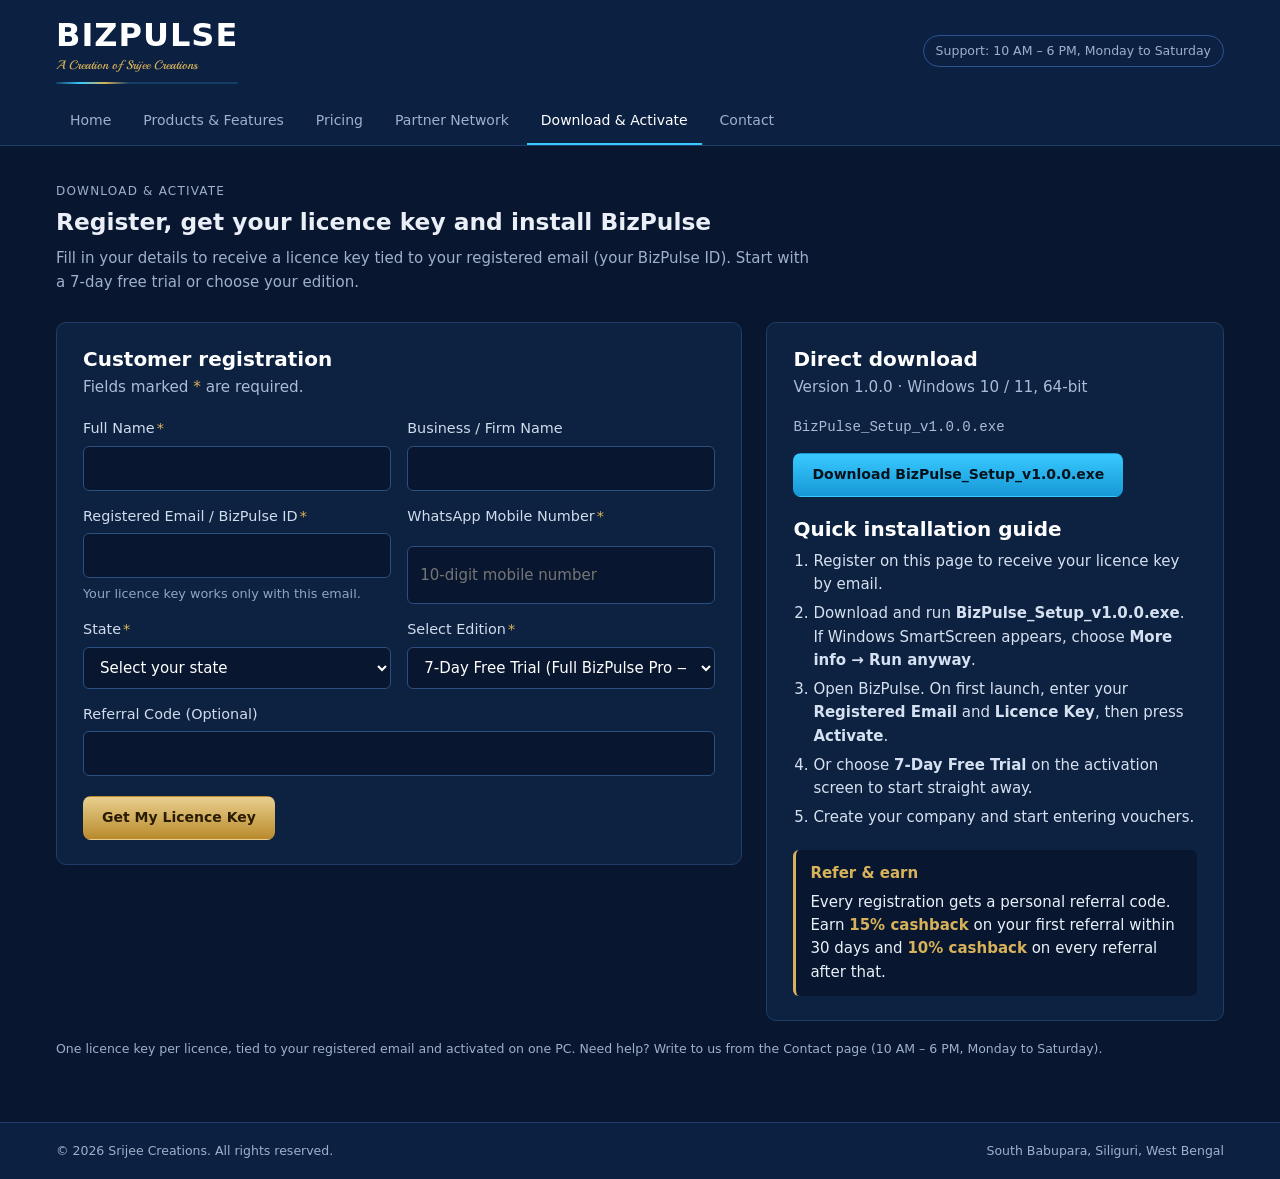
==== download.html @ cd9dcc28 "Add files via upload" ====
<!DOCTYPE html>
<html lang="en-IN">
<head>
<meta charset="UTF-8">
<meta name="viewport" content="width=device-width, initial-scale=1.0">
<title>BizPulse | Download &amp; Activate</title>
<meta name="description" content="Register, get your BizPulse licence key and download the Windows installer. 7-day free trial available.">
<meta name="theme-color" content="#08172f">
<link rel="preconnect" href="https://fonts.googleapis.com">
<link rel="preconnect" href="https://fonts.gstatic.com" crossorigin>
<link href="https://fonts.googleapis.com/css2?family=Playball&display=swap" rel="stylesheet">
<link rel="stylesheet" href="assets/site.css">
<style>
  /* Download & Activate page only: navy #08172f and metallic gold #d8b25a, matching assets/site.css. */
  .act-grid { display: grid; grid-template-columns: minmax(0, 3fr) minmax(0, 2fr); gap: 24px; align-items: start; margin-top: 8px; }
  @media (max-width: 900px) { .act-grid { grid-template-columns: 1fr; } }
  .act-panel { background: #0d2140; border: 1px solid #1f3d66; border-radius: 10px; padding: 24px 26px; color: #e9f0f9; }
  .act-panel h3 { margin: 0 0 4px; color: #ffffff; font-size: 1.25rem; }
  .act-panel .act-sub { margin: 0 0 18px; color: #a9bdd6; font-size: 0.95rem; }
  .act-form { display: grid; grid-template-columns: 1fr 1fr; gap: 14px 16px; }
  .act-form .full { grid-column: 1 / -1; }
  @media (max-width: 600px) { .act-form { grid-template-columns: 1fr; } }
  .act-field { display: grid; gap: 6px; }
  .act-field label { font-size: 0.9rem; color: #cfdcec; }
  .act-field label .req { color: #d8b25a; margin-left: 2px; }
  .act-field input, .act-field select { width: 100%; box-sizing: border-box; background: #08172f; color: #ffffff; border: 1px solid #2b4f7e; border-radius: 6px; padding: 10px 12px; font: inherit; }
  .act-field input:focus, .act-field select:focus { outline: 2px solid #d8b25a; outline-offset: 0; border-color: #d8b25a; }
  .act-field input[aria-invalid="true"], .act-field select[aria-invalid="true"] { border-color: #e07a6a; }
  .act-field .hint { font-size: 0.8rem; color: #8ea6c4; }
  .act-actions { display: flex; flex-wrap: wrap; gap: 12px; align-items: center; margin-top: 6px; }
  .act-error { display: none; background: #3a1820; border: 1px solid #a3473f; color: #ffd9d4; border-radius: 6px; padding: 10px 12px; font-size: 0.92rem; }
  .act-error.show { display: block; }
  .act-busy { color: #d8b25a; font-size: 0.92rem; }
  .act-key { display: flex; flex-wrap: wrap; gap: 10px; align-items: center; background: #08172f; border: 1px dashed #d8b25a; border-radius: 8px; padding: 14px 16px; margin: 10px 0 6px; }
  .act-key code { font-size: 1.15rem; letter-spacing: 1px; color: #d8b25a; word-break: break-all; flex: 1 1 260px; }
  .act-ref { display: inline-block; background: #d8b25a; color: #08172f; font-weight: 700; border-radius: 6px; padding: 4px 10px; letter-spacing: 1px; }
  .act-list { margin: 8px 0 0; padding-left: 20px; color: #d5e1f0; }
  .act-list li { margin: 6px 0; }
  .act-file { font-family: Consolas, "Courier New", monospace; color: #a9bdd6; font-size: 0.88rem; margin: 6px 0 14px; }
  .act-cash { background: #08172f; border-left: 3px solid #d8b25a; border-radius: 6px; padding: 12px 14px; margin-top: 16px; }
  .act-cash b { color: #d8b25a; }
  .act-thanks h3 { color: #d8b25a; }
  .act-row { display: flex; justify-content: space-between; gap: 12px; padding: 8px 0; border-bottom: 1px solid #1f3d66; }
  .act-row span:first-child { color: #a9bdd6; }
  .act-side + .act-side { margin-top: 20px; }
  .btn-wa { background: #1e4b82; color: #ffffff; border: 1px solid #2f66a8; }
  .btn-wa:hover { background: #24599a; }
  [hidden] { display: none !important; }
</style>
</head>
<body>

<header class="site-header">
  <div class="header-inner">
    <div class="brand">
      <h1 class="logo"><a href="index.html">BIZPULSE</a></h1>
      <p class="tagline">A Creation of Srijee Creations</p>
      <span class="brand-line" aria-hidden="true"></span>
    </div>
    <div class="support-badge">Support: 10 AM – 6 PM, Monday to Saturday</div>
  </div>
  <nav class="tabbar" aria-label="Site pages">
    <a class="tab" href="index.html">Home</a>
    <a class="tab" href="products.html">Products &amp; Features</a>
    <a class="tab" href="pricing.html">Pricing</a>
    <a class="tab" href="partners.html">Partner Network</a>
    <a class="tab" href="download.html" aria-current="page">Download &amp; Activate</a>
    <a class="tab" href="contact.html">Contact</a>
  </nav>
</header>

<main>

  <section class="page" id="page-download">
    <div class="page-head">
      <p class="eyebrow">Download &amp; Activate</p>
      <h2>Register, get your licence key and install BizPulse</h2>
      <p>Fill in your details to receive a licence key tied to your registered email (your BizPulse ID). Start with a 7-day free trial or choose your edition.</p>
    </div>

    <div class="act-grid">

      <!-- Left panel: registration form, then the Thank You & licence key screen -->
      <div class="act-panel" id="act-left">

        <div id="act-form-wrap">
          <h3>Customer registration</h3>
          <p class="act-sub">Fields marked <span style="color:#d8b25a">*</span> are required.</p>

          <form class="act-form" id="act-form" novalidate>
            <div class="act-field">
              <label for="f-name">Full Name<span class="req">*</span></label>
              <input id="f-name" name="fullName" type="text" autocomplete="name" required maxlength="80">
            </div>
            <div class="act-field">
              <label for="f-firm">Business / Firm Name</label>
              <input id="f-firm" name="businessName" type="text" autocomplete="organization" maxlength="120">
            </div>
            <div class="act-field">
              <label for="f-email">Registered Email / BizPulse ID<span class="req">*</span></label>
              <input id="f-email" name="email" type="email" autocomplete="email" required maxlength="120" spellcheck="false">
              <span class="hint">Your licence key works only with this email.</span>
            </div>
            <div class="act-field">
              <label for="f-mobile">WhatsApp Mobile Number<span class="req">*</span></label>
              <input id="f-mobile" name="mobile" type="tel" inputmode="numeric" autocomplete="tel-national" required maxlength="14" placeholder="10-digit mobile number">
            </div>
            <div class="act-field">
              <label for="f-state">State<span class="req">*</span></label>
              <select id="f-state" name="state" required>
                <option value="">Select your state</option>
                <option>Andaman and Nicobar Islands</option><option>Andhra Pradesh</option><option>Arunachal Pradesh</option><option>Assam</option>
                <option>Bihar</option><option>Chandigarh</option><option>Chhattisgarh</option><option>Dadra and Nagar Haveli and Daman and Diu</option>
                <option>Delhi</option><option>Goa</option><option>Gujarat</option><option>Haryana</option><option>Himachal Pradesh</option>
                <option>Jammu and Kashmir</option><option>Jharkhand</option><option>Karnataka</option><option>Kerala</option><option>Ladakh</option>
                <option>Lakshadweep</option><option>Madhya Pradesh</option><option>Maharashtra</option><option>Manipur</option><option>Meghalaya</option>
                <option>Mizoram</option><option>Nagaland</option><option>Odisha</option><option>Puducherry</option><option>Punjab</option>
                <option>Rajasthan</option><option>Sikkim</option><option>Tamil Nadu</option><option>Telangana</option><option>Tripura</option>
                <option>Uttar Pradesh</option><option>Uttarakhand</option><option>West Bengal</option>
              </select>
            </div>
            <div class="act-field">
              <label for="f-edition">Select Edition<span class="req">*</span></label>
              <select id="f-edition" name="edition" required>
                <option value="TRIAL">7-Day Free Trial (Full BizPulse Pro — ₹0)</option>
                <option value="BILL">BizPulse Billing (Desktop — ₹499/yr)</option>
                <option value="LITE">BizPulse Lite (Desktop — ₹1,499/yr)</option>
                <option value="STD">BizPulse Standard (Starting ₹2,999/yr)</option>
                <option value="PRO">BizPulse Pro Corporate (Starting ₹6,999/yr)</option>
              </select>
            </div>
            <div class="act-field full">
              <label for="f-ref">Referral Code (Optional)</label>
              <input id="f-ref" name="referralCode" type="text" maxlength="20" spellcheck="false" autocomplete="off" style="text-transform: uppercase">
            </div>

            <div class="act-error full" id="act-error" role="alert"></div>

            <div class="act-actions full">
              <button class="btn btn-gold" type="submit" id="act-submit">Get My Licence Key</button>
              <span class="act-busy" id="act-busy" hidden>Generating your licence key…</span>
            </div>
          </form>
        </div>

        <div class="act-thanks" id="act-thanks" hidden aria-live="polite">
          <h3 id="t-title">Thank you!</h3>
          <p class="act-sub" id="t-msg"></p>

          <div class="act-row"><span>Edition</span><b id="t-edition"></b></div>
          <div class="act-row"><span>Registered Email (BizPulse ID)</span><b id="t-email"></b></div>

          <p style="margin:16px 0 0">Your licence key:</p>
          <div class="act-key">
            <code id="t-key"></code>
            <button class="btn btn-outline" type="button" id="t-copy">Copy Key</button>
          </div>
          <p class="act-sub">Enter this key with the same email when BizPulse asks for activation on first launch.</p>

          <div class="act-actions">
            <a class="btn btn-gold" id="t-download" href="https://github.com/dinlac-rgb/my-first-web-app/releases/download/v1.0.0/BizPulse_Setup_v1.0.0.exe" target="_blank" rel="noopener">Download for Windows</a>
          </div>

          <div class="act-cash">
            <p style="margin:0 0 6px">Your referral code: <span class="act-ref" id="t-ref"></span></p>
            <p style="margin:0">Share it and earn <b>15% cashback</b> on your first referral within 30 days, and <b>10% cashback</b> on every referral after that.</p>
            <div class="act-actions" style="margin-top:12px">
              <a class="btn btn-wa" id="t-wa" href="#" target="_blank" rel="noopener">Share on WhatsApp</a>
              <button class="btn btn-outline" type="button" id="t-copyref">Copy Referral Code</button>
            </div>
          </div>
        </div>

      </div>

      <!-- Right panel: direct download, quick guide, referral summary -->
      <aside class="act-panel">
        <div class="act-side">
          <h3>Direct download</h3>
          <p class="act-sub">Version 1.0.0 · Windows 10 / 11, 64-bit</p>
          <p class="act-file">BizPulse_Setup_v1.0.0.exe</p>
          <a class="btn btn-primary" id="side-download" href="https://github.com/dinlac-rgb/my-first-web-app/releases/download/v1.0.0/BizPulse_Setup_v1.0.0.exe" target="_blank" rel="noopener">Download BizPulse_Setup_v1.0.0.exe</a>
        </div>

        <div class="act-side">
          <h3>Quick installation guide</h3>
          <ol class="act-list">
            <li>Register on this page to receive your licence key by email.</li>
            <li>Download and run <b>BizPulse_Setup_v1.0.0.exe</b>. If Windows SmartScreen appears, choose <b>More info → Run anyway</b>.</li>
            <li>Open BizPulse. On first launch, enter your <b>Registered Email</b> and <b>Licence Key</b>, then press <b>Activate</b>.</li>
            <li>Or choose <b>7-Day Free Trial</b> on the activation screen to start straight away.</li>
            <li>Create your company and start entering vouchers.</li>
          </ol>
        </div>

        <div class="act-side act-cash">
          <p style="margin:0 0 6px"><b>Refer &amp; earn</b></p>
          <p style="margin:0">Every registration gets a personal referral code. Earn <b>15% cashback</b> on your first referral within 30 days and <b>10% cashback</b> on every referral after that.</p>
        </div>
      </aside>

    </div>

    <p class="note">One licence key per licence, tied to your registered email and activated on one PC. Need help? Write to us from the Contact page (10 AM – 6 PM, Monday to Saturday).</p>
  </section>

</main>

<footer class="site-footer">
  <div class="footer-inner">
    <span>© <span id="year">2026</span> Srijee Creations. All rights reserved.</span>
    <span>South Babupara, Siliguri, West Bengal</span>
  </div>
</footer>

<script src="assets/site.js"></script>
<script>
const LICENSE_API_URL = 'PASTE_YOUR_GOOGLE_APPS_SCRIPT_WEB_APP_URL_HERE';
const DEFAULT_DOWNLOAD_URL = 'https://github.com/dinlac-rgb/my-first-web-app/releases/download/v1.0.0/BizPulse_Setup_v1.0.0.exe';

(function () {
  'use strict';

  const EDITION_NAMES = {
    TRIAL: '7-Day Free Trial',
    BILL: 'BizPulse Billing',
    LITE: 'BizPulse Lite',
    STD: 'BizPulse Standard',
    PRO: 'BizPulse Pro Corporate'
  };

  const $ = (id) => document.getElementById(id);
  const form = $('act-form');
  const errorBox = $('act-error');
  const submitBtn = $('act-submit');
  const busy = $('act-busy');

  // Pre-select the edition from ?edition=BILL | LITE | STD | PRO | TRIAL
  const wanted = (new URLSearchParams(window.location.search).get('edition') || '').trim().toUpperCase();
  if (EDITION_NAMES[wanted]) $('f-edition').value = wanted;

  const showError = (msg) => { errorBox.textContent = msg; errorBox.classList.add('show'); };
  const clearError = () => { errorBox.textContent = ''; errorBox.classList.remove('show'); };
  const mark = (el, bad) => el.setAttribute('aria-invalid', bad ? 'true' : 'false');

  const cleanMobile = (v) => {
    let d = String(v || '').replace(/\D/g, '');
    if (d.length === 12 && d.startsWith('91')) d = d.slice(2);
    if (d.length === 11 && d.startsWith('0')) d = d.slice(1);
    return d;
  };

  function validate() {
    const name = $('f-name'), email = $('f-email'), mobile = $('f-mobile'), state = $('f-state');
    const problems = [];
    const okName = name.value.trim().length >= 2; mark(name, !okName); if (!okName) problems.push('your full name');
    const okEmail = /^[^\s@]+@[^\s@]+\.[^\s@]{2,}$/.test(email.value.trim()); mark(email, !okEmail); if (!okEmail) problems.push('a valid email');
    const okMobile = /^[6-9]\d{9}$/.test(cleanMobile(mobile.value)); mark(mobile, !okMobile); if (!okMobile) problems.push('a valid 10-digit WhatsApp number');
    const okState = !!state.value; mark(state, !okState); if (!okState) problems.push('your state');
    return problems;
  }

  form.addEventListener('submit', async (e) => {
    e.preventDefault();
    clearError();
    const problems = validate();
    if (problems.length) { showError('Please enter ' + problems.join(', ') + '.'); return; }
    if (!LICENSE_API_URL || LICENSE_API_URL.indexOf('PASTE_YOUR') === 0) {
      showError('Licence registration is not connected yet. Please try again later or contact us.');
      return;
    }

    const payload = {
      fullName: $('f-name').value.trim(),
      businessName: $('f-firm').value.trim(),
      email: $('f-email').value.trim().toLowerCase(),
      mobile: cleanMobile($('f-mobile').value),
      state: $('f-state').value,
      edition: $('f-edition').value,
      referralCode: $('f-ref').value.trim().toUpperCase(),
      source: 'mybizpulse.in/download.html',
      submittedAt: new Date().toISOString()
    };

    submitBtn.disabled = true;
    busy.hidden = false;
    try {
      // text/plain avoids a CORS preflight, which Google Apps Script web apps do not answer; the body is still JSON.
      const res = await fetch(LICENSE_API_URL, {
        method: 'POST',
        headers: { 'Content-Type': 'text/plain;charset=utf-8' },
        body: JSON.stringify(payload)
      });
      if (!res.ok) throw new Error('The server answered ' + res.status + '.');
      const data = await res.json();
      if (!data || data.ok === false || !data.licenseKey) throw new Error((data && (data.error || data.message)) || 'No licence key was returned.');
      showThanks(payload, data);
    } catch (err) {
      showError('Sorry, we could not generate your licence key. ' + (err && err.message ? err.message : '') + ' Please try again, or contact us.');
    } finally {
      submitBtn.disabled = false;
      busy.hidden = true;
    }
  });

  function showThanks(p, data) {
    const editionName = data.editionName || EDITION_NAMES[p.edition] || p.edition;
    const firstName = p.fullName.split(/\s+/)[0];
    // Use the server's download link only if it points to an installer (.exe); otherwise keep the GitHub Release link.
    const downloadUrl = /^https:\/\/\S+\.exe(\?\S*)?$/i.test(String(data.downloadUrl || '')) ? data.downloadUrl : DEFAULT_DOWNLOAD_URL;
    const ref = data.myReferralCode || '';

    $('t-title').textContent = 'Thank you, ' + firstName + '!';
    $('t-msg').textContent = 'Your ' + editionName + ' licence key is ready' + (p.businessName ? ' for ' + p.businessName : '') + '. Keep it safe.';
    $('t-edition').textContent = editionName;
    $('t-email').textContent = p.email;
    $('t-key').textContent = data.licenseKey;
    $('t-download').href = downloadUrl;
    $('t-ref').textContent = ref || '—';

    const shareText = 'I use BizPulse for GST billing and accounting. Register with my referral code ' + ref + ' at https://mybizpulse.in/download.html';
    $('t-wa').href = data.whatsappShareUrl || ('https://wa.me/?text=' + encodeURIComponent(shareText));
    $('t-wa').hidden = !ref && !data.whatsappShareUrl;
    $('t-copyref').hidden = !ref;

    $('act-form-wrap').hidden = true;
    $('act-thanks').hidden = false;
    $('act-left').scrollIntoView({ behavior: 'smooth', block: 'start' });
  }

  function copy(text, btn) {
    const done = () => { const t = btn.textContent; btn.textContent = 'Copied'; setTimeout(() => { btn.textContent = t; }, 1500); };
    if (navigator.clipboard && window.isSecureContext) { navigator.clipboard.writeText(text).then(done, () => fallback(text, done)); }
    else fallback(text, done);
  }
  function fallback(text, done) {
    const ta = document.createElement('textarea');
    ta.value = text; ta.setAttribute('readonly', ''); ta.style.position = 'fixed'; ta.style.opacity = '0';
    document.body.appendChild(ta); ta.select();
    try { document.execCommand('copy'); done(); } catch (e) { /* the key stays visible to copy by hand */ }
    document.body.removeChild(ta);
  }
  $('t-copy').addEventListener('click', () => copy($('t-key').textContent, $('t-copy')));
  $('t-copyref').addEventListener('click', () => copy($('t-ref').textContent, $('t-copyref')));
})();
</script>
</body>
</html>
---- assets/site.css ----
/* Tagline font: Playball from Google Fonts (linked in every page); this local copy is the fallback
   when Google Fonts cannot be reached. Put Playball-Regular.ttf in assets/fonts/ (see README there). */
@font-face {
  font-family: 'Playball';
  font-style: normal;
  font-weight: 400;
  font-display: swap;
  src: local('Playball'), local('Playball-Regular'), url('fonts/Playball-Regular.ttf') format('truetype');
}

/*
 * mybizpulse.in — shared styles for every page (index, products, pricing, partners, contact).
 * Everything above "Additions" is the original site stylesheet, unchanged.
 */
:root {
  --bg: #08172f;
  --bg-2: #0c2142;
  --surface: #10284d;
  --surface-2: #143059;
  --border: #1f3d6b;
  --border-strong: #2c5290;
  --text: #e9eef7;
  --muted: #9fb0cc;
  --white: #ffffff;
  --neon: #38c9ff;
  --neon-deep: #1798d6;
  --gold: #d8b25a;
  --gold-soft: #e9cf8e;
  --gold-deep: #b98a2c;
  --success: #43d29a;
  --radius: 12px;
  --radius-sm: 8px;
  --shadow: 0 16px 40px rgba(0, 0, 0, 0.35);
  --font-ui: "Segoe UI", system-ui, -apple-system, Roboto, "Helvetica Neue", Arial, sans-serif;
  --text-size: 15px;
}

*, *::before, *::after { box-sizing: border-box; }

html { -webkit-text-size-adjust: 100%; }

body {
  margin: 0;
  min-height: 100vh;
  font-family: var(--font-ui);
  font-size: var(--text-size);
  line-height: 1.55;
  color: var(--text);
  background: var(--bg);
  -webkit-font-smoothing: antialiased;
}

a { color: var(--neon); text-decoration: none; }
a:hover { text-decoration: underline; }

h2, h3, h4 { margin: 0; font-weight: 600; line-height: 1.25; }
p { margin: 0; }

button { font: inherit; color: inherit; }

:focus-visible { outline: 2px solid var(--neon); outline-offset: 2px; }

/* ---------- Brand (shared by splash and header) ---------- */
.logo {
  margin: 0;
  font-family: var(--font-ui);
  font-size: 32px;
  font-weight: 800;
  letter-spacing: 1px;
  line-height: 1.1;
  color: var(--white);
}
.tagline {
  margin: 4px 0 0;
  padding: 0;
  font-family: "Playball", cursive;
  font-size: calc(var(--text-size) - 2pt);
  font-weight: 300;
  font-style: normal;
  text-transform: none;
  letter-spacing: normal;
  line-height: 1.35;
  color: var(--gold);
  background: none;
  border: 0;
}

/* ---------- Splash ---------- */
.splash {
  position: fixed;
  inset: 0;
  z-index: 1000;
  display: grid;
  place-items: center;
  padding: 16px;
  background: var(--bg);
  animation: splash-out 450ms ease 2s forwards;
}
.splash-box {
  width: min(400px, 100%);
  padding: 34px 32px 28px;
  text-align: center;
  background: var(--bg-2);
  border: 1px solid var(--border-strong);
  border-radius: 0;
  box-shadow: var(--shadow);
}
.splash-progress {
  margin-top: 24px;
  height: 4px;
  background: #17325c;
  overflow: hidden;
}
.splash-progress span {
  display: block;
  height: 100%;
  background: var(--neon);
  transform: scaleX(0);
  transform-origin: left center;
  animation: splash-fill 2s linear forwards;
}
@keyframes splash-fill { to { transform: scaleX(1); } }
@keyframes splash-out { to { opacity: 0; visibility: hidden; } }

/* ---------- Header ---------- */
.site-header {
  background: var(--bg-2);
  border-bottom: 1px solid var(--border);
}
.header-inner {
  max-width: 1200px;
  margin: 0 auto;
  padding: 18px 16px 14px;
  display: flex;
  align-items: center;
  justify-content: space-between;
  flex-wrap: wrap;
  gap: 12px;
}
.brand a { color: inherit; text-decoration: none; }
.brand { display: inline-flex; flex-direction: column; align-items: flex-start; }
.brand-line {
  position: relative;
  display: block;
  width: 100%;
  height: 2px;
  margin-top: 8px;
  border-radius: 2px;
  background: rgba(56, 201, 255, 0.18);
  overflow: hidden;
}
.brand-line::after {
  content: "";
  position: absolute;
  top: 0;
  left: 0;
  width: 40%;
  height: 100%;
  border-radius: 2px;
  background: linear-gradient(90deg, transparent, var(--neon), var(--gold), transparent);
  animation: brand-sweep 3.2s ease-in-out infinite;
}
@keyframes brand-sweep {
  0% { transform: translateX(-100%); }
  100% { transform: translateX(250%); }
}
@media (prefers-reduced-motion: reduce) {
  .brand-line::after { animation: none; width: 100%; opacity: 0.6; }
}
.support-badge {
  padding: 5px 12px;
  font-size: 12.5px;
  color: var(--muted);
  border: 1px solid var(--border-strong);
  border-radius: 999px;
  white-space: nowrap;
}

.tabbar {
  max-width: 1200px;
  margin: 0 auto;
  padding: 0 16px;
  display: flex;
  gap: 4px;
  overflow-x: auto;
  scrollbar-width: none;
}
.tabbar::-webkit-scrollbar { display: none; }
.tab {
  flex: 0 0 auto;
  padding: 12px 14px 11px;
  background: none;
  border: 0;
  border-bottom: 2px solid transparent;
  color: var(--muted);
  font-size: 14px;
  cursor: pointer;
  white-space: nowrap;
  transition: color 150ms, border-color 150ms;
}
.tab:hover { color: var(--text); }
.tab[aria-selected="true"] { color: var(--white); border-bottom-color: var(--neon); }

/* ---------- Pages ---------- */
.page {
  max-width: 1200px;
  margin: 0 auto;
  padding: 36px 16px 64px;
}
.page[hidden] { display: none; }
.page.is-entering { animation: page-in 220ms ease-out; }
@keyframes page-in {
  from { opacity: 0; transform: translateY(6px); }
  to { opacity: 1; transform: none; }
}

.page-head { margin-bottom: 28px; max-width: 760px; }
.eyebrow {
  margin-bottom: 8px;
  font-size: 12px;
  letter-spacing: 1.2px;
  text-transform: uppercase;
  color: var(--gold);
}
.page-head h2 { font-size: calc(26px - 2pt); margin-bottom: 10px; }
.page-head p { color: var(--muted); }

.section-title {
  margin: 36px 0 14px;
  padding-bottom: 8px;
  font-size: 17px;
  border-bottom: 1px solid var(--border);
  display: flex;
  justify-content: space-between;
  align-items: baseline;
  flex-wrap: wrap;
  gap: 8px;
}
.section-title span { font-size: 12.5px; font-weight: 400; color: var(--muted); }

.card {
  background: var(--surface);
  border: 1px solid var(--border);
  border-radius: var(--radius);
  padding: 22px;
}
.card h3 { font-size: 17px; margin-bottom: 8px; }
.card p { color: var(--muted); font-size: 14px; }
.card p + p { margin-top: 8px; }

.grid-3 { display: grid; grid-template-columns: repeat(3, minmax(0, 1fr)); gap: 16px; }
.grid-2 { display: grid; grid-template-columns: repeat(2, minmax(0, 1fr)); gap: 16px; }

.btn {
  display: inline-flex;
  align-items: center;
  justify-content: center;
  gap: 8px;
  padding: 10px 18px;
  border: 1px solid transparent;
  border-radius: var(--radius-sm);
  font-size: 14px;
  font-weight: 600;
  cursor: pointer;
  text-decoration: none;
  transition: filter 150ms, border-color 150ms, background 150ms;
}
.btn:hover { text-decoration: none; }
.btn-primary { background: linear-gradient(180deg, var(--neon), var(--neon-deep)); color: #04121c; }
.btn-primary:hover { filter: brightness(1.08); }
.btn-outline { background: transparent; border-color: var(--border-strong); color: var(--text); }
.btn-outline:hover { border-color: var(--neon); }
.btn-gold { background: linear-gradient(180deg, var(--gold-soft), var(--gold-deep)); color: #2a1c03; }
.btn-gold:hover { filter: brightness(1.06); }
.btn.is-disabled { opacity: 0.55; cursor: not-allowed; pointer-events: none; }

.actions { margin-top: 24px; display: flex; gap: 12px; flex-wrap: wrap; }

/* ---------- Home ---------- */
.hero {
  padding: 30px;
  margin-bottom: 20px;
  background: linear-gradient(135deg, var(--surface-2), var(--bg-2));
  border: 1px solid var(--border);
  border-radius: var(--radius);
}
.hero h2 { font-size: calc(28px - 2pt); margin-bottom: 12px; max-width: 720px; }
.hero p { color: var(--muted); max-width: 720px; }
.card-icon {
  display: inline-grid;
  place-items: center;
  width: 36px;
  height: 36px;
  margin-bottom: 14px;
  border-radius: 9px;
  background: rgba(56, 201, 255, 0.12);
  color: var(--neon);
}
.card-icon svg { width: 20px; height: 20px; }

/* ---------- Products ---------- */
.product-grid { display: grid; grid-template-columns: repeat(3, minmax(0, 1fr)); gap: 16px; }
.product {
  display: flex;
  flex-direction: column;
  background: var(--surface);
  border: 1px solid var(--border);
  border-radius: var(--radius);
  overflow: hidden;
}
.product-body { padding: 18px 18px 6px; }
.product-body h3 { font-size: 17px; }
.product-kicker { font-size: 12.5px; color: var(--gold); margin-top: 2px; }
.product-body p { margin-top: 10px; font-size: 14px; color: var(--muted); }
.product ul { margin: 10px 0 0; padding-left: 18px; font-size: 13.5px; color: var(--muted); }
.product li { margin-bottom: 3px; }
.product-foot { margin-top: auto; padding: 14px 18px 18px; }
.product-foot .btn { width: 100%; }

.demo {
  position: relative;
  height: 150px;
  margin: 0 18px;
  background: var(--bg-2);
  border: 1px solid var(--border);
  border-radius: var(--radius-sm);
  overflow: hidden;
  display: grid;
  place-items: center;
}
.demo:not(.is-running) .anim { animation: none !important; }

/* Pocket: voice pulse wave */
.wave { display: flex; align-items: center; gap: 4px; height: 80px; }
.wave span {
  display: block;
  width: 5px;
  height: 80px;
  border-radius: 3px;
  background: linear-gradient(180deg, var(--neon), var(--neon-deep));
  transform: scaleY(0.18);
  animation: wave 900ms ease-in-out infinite;
}
.wave span:nth-child(2n) { animation-duration: 760ms; }
.wave span:nth-child(3n) { animation-duration: 1040ms; }
.wave span:nth-child(1) { animation-delay: -100ms; }
.wave span:nth-child(2) { animation-delay: -250ms; }
.wave span:nth-child(3) { animation-delay: -400ms; }
.wave span:nth-child(4) { animation-delay: -550ms; }
.wave span:nth-child(5) { animation-delay: -700ms; }
.wave span:nth-child(6) { animation-delay: -150ms; }
.wave span:nth-child(7) { animation-delay: -300ms; }
.wave span:nth-child(8) { animation-delay: -450ms; }
.wave span:nth-child(9) { animation-delay: -600ms; }
.wave span:nth-child(10) { animation-delay: -50ms; }
.wave span:nth-child(11) { animation-delay: -350ms; }
.wave span:nth-child(12) { animation-delay: -500ms; }
.wave span:nth-child(13) { animation-delay: -650ms; }
.wave span:nth-child(14) { animation-delay: -200ms; }
@keyframes wave {
  0%, 100% { transform: scaleY(0.18); }
  50% { transform: scaleY(1); }
}
.mic-dot {
  position: absolute;
  top: 12px;
  right: 12px;
  width: 9px;
  height: 9px;
  border-radius: 50%;
  background: var(--muted);
}
.demo.is-running .mic-dot { background: #ff5d6c; animation: blink 1s steps(2, start) infinite; }
@keyframes blink { to { visibility: hidden; } }

/* Billing: invoice ticker */
.ticker {
  list-style: none;
  margin: 0;
  padding: 10px 12px;
  width: 100%;
  height: 100%;
  font-size: 12.5px;
  font-variant-numeric: tabular-nums;
}
.ticker li {
  display: flex;
  justify-content: space-between;
  gap: 10px;
  padding: 4px 0;
  border-bottom: 1px solid var(--border);
  animation: ticker-in 260ms ease-out;
}
.ticker .inv-no { color: var(--muted); }
.ticker .inv-amt { color: var(--success); font-weight: 600; }
.ticker-idle { color: var(--muted); font-size: 13px; }
@keyframes ticker-in {
  from { opacity: 0; transform: translateY(-8px); }
  to { opacity: 1; transform: none; }
}

/* Lite: balancing scale */
.scale-svg { width: 200px; height: 120px; overflow: visible; }
.scale-svg line, .scale-svg path { stroke: var(--muted); stroke-width: 2; fill: none; stroke-linecap: round; }
.scale-svg .beam line { stroke: var(--neon); stroke-width: 3; }
.scale-svg .beam circle { fill: var(--neon); }
.scale-svg .base { fill: var(--border-strong); }
.scale-svg .pan path { fill: rgba(216, 178, 90, 0.18); stroke: var(--gold); }
.scale-svg text { fill: var(--gold-soft); font: 600 10px var(--font-ui); text-anchor: middle; }
.scale-svg .beam { transform-box: view-box; transform-origin: 100px 30px; animation: beam-tilt 2.4s ease-in-out infinite; }
.scale-svg .pan-left { animation: pan-left 2.4s ease-in-out infinite; }
.scale-svg .pan-right { animation: pan-right 2.4s ease-in-out infinite; }
@keyframes beam-tilt {
  0%, 50%, 100% { transform: rotate(0deg); }
  25% { transform: rotate(-6deg); }
  75% { transform: rotate(6deg); }
}
@keyframes pan-left {
  0%, 50%, 100% { transform: translateY(0); }
  25% { transform: translateY(6px); }
  75% { transform: translateY(-6px); }
}
@keyframes pan-right {
  0%, 50%, 100% { transform: translateY(0); }
  25% { transform: translateY(-6px); }
  75% { transform: translateY(6px); }
}

/* Standard: compliance sync ring */
.sync { display: flex; align-items: center; gap: 16px; }
.ring-svg { width: 104px; height: 104px; }
.ring-track { fill: none; stroke: var(--border-strong); stroke-width: 7; }
.ring-arc {
  fill: none;
  stroke: var(--success);
  stroke-width: 7;
  stroke-linecap: round;
  stroke-dasharray: 70 207;
  transform-box: view-box;
  transform-origin: 60px 60px;
  transform: rotate(-90deg);
  animation: ring-spin 1.2s linear infinite;
}
@keyframes ring-spin {
  from { transform: rotate(-90deg); }
  to { transform: rotate(270deg); }
}
.ring-label { fill: var(--white); font: 700 16px var(--font-ui); text-anchor: middle; }
.ring-sub { fill: var(--muted); font: 600 9px var(--font-ui); letter-spacing: 1px; text-anchor: middle; }
.sync-status { font-size: 13px; color: var(--muted); min-width: 130px; }
.demo.is-running .sync-status { color: var(--success); }

/* Pro: dashboard matrix */
.matrix {
  display: grid;
  grid-template-columns: repeat(8, 1fr);
  gap: 4px;
  width: 100%;
  height: 100%;
  padding: 10px;
}
.matrix span {
  display: grid;
  place-items: center;
  font-size: 11px;
  font-variant-numeric: tabular-nums;
  color: #5f7397;
  background: var(--surface-2);
  border-radius: 3px;
  transition: background 120ms, color 120ms;
}
.matrix span.is-lit { background: rgba(56, 201, 255, 0.35); color: var(--white); }

/* ---------- Pricing ---------- */
.tier-grid {
  display: grid;
  grid-template-columns: repeat(3, minmax(0, 1fr));
  gap: 16px;
  align-items: stretch;
}
.plan {
  display: grid;
  grid-template-rows: subgrid;
  grid-row: span 6;
  row-gap: 0;
  min-width: 0;
  background: var(--surface);
  border: 1px solid var(--border);
  border-radius: var(--radius);
  overflow: hidden;
}
@supports not (grid-template-rows: subgrid) {
  .plan { display: flex; flex-direction: column; grid-row: auto; }
  .plan-features { flex: 1 1 auto; }
}
.plan.is-featured { border-color: var(--gold-deep); box-shadow: 0 0 0 1px rgba(216, 178, 90, 0.3); }
.plan-head { padding: 16px 16px 8px; }
.plan-name { font-size: 16px; }
.plan-edition { margin-top: 2px; font-size: 12.5px; color: var(--muted); }
.plan-badge-slot { padding: 0 16px 10px; min-height: 34px; display: flex; align-items: center; }
.plan-badge {
  display: inline-block;
  max-width: 100%;
  padding: 3px 10px;
  border-radius: 999px;
  font-size: 11px;
  font-weight: 700;
  letter-spacing: 0.6px;
  white-space: nowrap;
  overflow: hidden;
  text-overflow: ellipsis;
}
.badge-lifetime { background: linear-gradient(90deg, var(--gold-deep), var(--gold-soft)); color: #2a1c03; }
.badge-popular { background: rgba(56, 201, 255, 0.14); color: var(--neon); border: 1px solid rgba(56, 201, 255, 0.4); }
.badge-mobile { background: rgba(159, 176, 204, 0.14); color: #d3dcea; border: 1px solid var(--border-strong); }
.plan-row {
  display: flex;
  justify-content: space-between;
  align-items: baseline;
  gap: 10px;
  padding: 10px 16px;
  border-top: 1px solid var(--border);
  background: var(--surface-2);
}
.plan-row-label { font-size: 12.5px; color: var(--muted); }
.plan-row-value { font-size: 18px; font-weight: 700; white-space: nowrap; }
.plan-row-value.is-muted { font-size: 13.5px; font-weight: 600; color: var(--muted); }
.plan-features {
  margin: 0;
  padding: 12px 16px 4px 32px;
  font-size: 13px;
  color: var(--muted);
  border-top: 1px solid var(--border);
}
.plan-features li { margin-bottom: 5px; }
.plan-cta { padding: 12px 16px 16px; align-self: end; }
.plan-cta .btn { width: 100%; }
.note { margin-top: 18px; font-size: 12.5px; color: var(--muted); }

/* ---------- Partner network ---------- */
.commission-grid { display: grid; grid-template-columns: repeat(2, minmax(0, 1fr)); gap: 16px; }
.commission {
  padding: 20px 22px;
  background: var(--surface);
  border: 1px solid var(--border);
  border-left: 3px solid var(--gold);
  border-radius: var(--radius);
}
.commission-label { font-size: 16px; font-weight: 500; color: var(--gold-soft); }
.commission p { margin-top: 6px; font-size: 13.5px; color: var(--muted); }
.steps { counter-reset: step; list-style: none; margin: 0; padding: 0; }
.steps li {
  counter-increment: step;
  position: relative;
  padding: 16px 18px 16px 58px;
  background: var(--surface);
  border: 1px solid var(--border);
  border-radius: var(--radius);
}
.steps li + li { margin-top: 10px; }
.steps li::before {
  content: counter(step);
  position: absolute;
  left: 18px;
  top: 16px;
  width: 26px;
  height: 26px;
  display: grid;
  place-items: center;
  font-size: 13px;
  font-weight: 600;
  color: var(--neon);
  border: 1px solid var(--border-strong);
  border-radius: 50%;
}
.steps strong { display: block; font-weight: 600; }
.steps span { font-size: 13.5px; color: var(--muted); }

/* ---------- Contact ---------- */
.contact-item { margin-top: 6px; font-size: 14.5px; }
.contact-item a { color: var(--neon); }
.hotline-list { list-style: none; margin: 6px 0 0; padding: 0; }
.hotline-list li { padding: 6px 0; border-bottom: 1px solid var(--border); font-size: 14px; }
.hotline-list li:last-child { border-bottom: 0; }
.hotline-list .hl-label { display: block; font-size: 12.5px; color: var(--muted); }
address { font-style: normal; }

/* ---------- Footer ---------- */
.site-footer { border-top: 1px solid var(--border); background: var(--bg-2); }
.footer-inner {
  max-width: 1200px;
  margin: 0 auto;
  padding: 18px 16px;
  display: flex;
  justify-content: space-between;
  flex-wrap: wrap;
  gap: 10px;
  font-size: 12.5px;
  color: var(--muted);
}

/* ---------- Responsive ---------- */
@media (max-width: 980px) {
  .grid-3, .product-grid, .tier-grid { grid-template-columns: repeat(2, minmax(0, 1fr)); }
}
@media (max-width: 640px) {
  .grid-3, .grid-2, .product-grid, .tier-grid, .commission-grid { grid-template-columns: minmax(0, 1fr); }
  .hero { padding: 22px; }
  .hero h2 { font-size: calc(23px - 2pt); }
  .page-head h2 { font-size: calc(22px - 2pt); }
  .support-badge { white-space: normal; }
}
@media (prefers-reduced-motion: reduce) {
  .page.is-entering { animation: none; }
}

/* ======================= Additions (page split, comparison, downloads) ======================= */

/* Page links: the tab bar is now real links to separate pages; the current page is underlined. */
a.tab { display: inline-block; text-decoration: none; }
a.tab:hover { text-decoration: none; }
.tab[aria-current="page"] { color: var(--white); border-bottom-color: var(--neon); }

.sr-only {
  position: absolute; width: 1px; height: 1px; padding: 0; margin: -1px;
  overflow: hidden; clip: rect(0, 0, 0, 0); white-space: nowrap; border: 0;
}

/* ---------- Feature comparison (pricing page, under the plan cards) ---------- */
.compare-wrap {
  position: relative; /* keeps the hidden screen-reader labels inside the scroll box */
  overflow-x: auto;
  background: var(--surface);
  border: 1px solid var(--border);
  border-radius: var(--radius);
}
.compare { width: 100%; min-width: 720px; border-collapse: collapse; font-size: 13.5px; }
.compare th, .compare td { padding: 10px 12px; border-top: 1px solid var(--border); text-align: center; }
.compare thead th {
  border-top: 0;
  background: var(--surface-2);
  font-size: 13.5px;
  font-weight: 600;
  color: var(--white);
  vertical-align: bottom;
}
.compare thead th small { display: block; margin-top: 2px; font-size: 11.5px; font-weight: 400; color: var(--muted); }
.compare thead th:first-child { text-align: left; color: var(--muted); font-weight: 400; font-size: 12.5px; }
.compare tbody th[scope="row"] { text-align: left; font-weight: 400; color: var(--text); }
.compare .group th {
  text-align: left;
  background: var(--bg-2);
  color: var(--gold);
  font-size: 11.5px;
  font-weight: 600;
  letter-spacing: 1.2px;
  text-transform: uppercase;
}
.compare .yes svg { width: 18px; height: 18px; color: var(--success); vertical-align: middle; }
.compare .no svg { width: 18px; height: 18px; color: #ff6b6b; vertical-align: middle; }
.compare .val { font-weight: 600; color: var(--white); white-space: nowrap; }
.compare .is-pro { background: rgba(216, 178, 90, 0.06); }

/* ---------- Windows downloads (pricing page, under the comparison) ---------- */
.dl-grid { display: grid; grid-template-columns: repeat(5, minmax(0, 1fr)); gap: 12px; }
.dl {
  display: flex;
  flex-direction: column;
  gap: 6px;
  min-width: 0;
  padding: 16px;
  background: var(--surface);
  border: 1px solid var(--border);
  border-radius: var(--radius);
}
.dl.is-featured { border-color: var(--gold-deep); box-shadow: 0 0 0 1px rgba(216, 178, 90, 0.3); }
.dl h4 { font-size: 15px; }
.dl p { font-size: 12.5px; color: var(--muted); }
.dl .dl-file { font-family: Consolas, "Cascadia Mono", monospace; font-size: 11.5px; color: #c6d3e8; overflow-wrap: anywhere; }
.dl .btn { margin-top: auto; width: 100%; }
@media (max-width: 980px) { .dl-grid { grid-template-columns: repeat(3, minmax(0, 1fr)); } }
@media (max-width: 640px) { .dl-grid { grid-template-columns: minmax(0, 1fr); } }

/* ---------- Pricing: four single-user editions in the first row ---------- */
.tier-grid-4 { grid-template-columns: repeat(4, minmax(0, 1fr)); }
@media (max-width: 980px) { .tier-grid-4 { grid-template-columns: repeat(2, minmax(0, 1fr)); } }
@media (max-width: 640px) { .tier-grid-4 { grid-template-columns: minmax(0, 1fr); } }

/* ---------- Products & Features: the demo cards have no button row any more ---------- */
.product > .product-body:last-child { padding-bottom: 18px; }

/* ---------- 20 Oct 2026: Products & Features — the feature checklist replaces the Play buttons ---------- */
.feature-list { list-style: none; margin: 0; padding: 12px 0 0; border-top: 1px solid var(--border); display: grid; gap: 7px; font-size: 13.5px; color: var(--text); }
.feature-list li { display: grid; grid-template-columns: 18px minmax(0, 1fr); align-items: baseline; gap: 8px; }
.feature-list li.is-no { color: var(--muted); }
.fl-mark { font-weight: 700; font-size: 15px; line-height: 1; text-align: center; }
.fl-yes, .fl-yes-txt { color: #43d29a; font-weight: 700; }
.fl-no, .fl-no-txt { color: #ff6b6b; font-weight: 700; }
.fl-note { display: inline-block; margin-left: 4px; padding: 0 6px; border-radius: 999px; font-size: 11.5px; color: var(--gold-soft); background: rgba(216, 178, 90, 0.12); white-space: nowrap; }
.product-foot { padding-top: 4px; }

/* ---------- 20 Oct 2026: Pricing — badges on the plan-name line: no empty badge band under Silver plans ---------- */
.plan { grid-row: span 5; }
.plan-title { display: flex; align-items: center; justify-content: space-between; gap: 8px; flex-wrap: wrap; }
.plan-title .plan-badge { flex-shrink: 0; }
.plan-head { padding-bottom: 12px; }

/* ---------- 20 Oct 2026: Home — "A Creation of Srijee Creations" in gold (wins over .hero p) ---------- */
.hero p.creation-line, .page-head p.creation-line { color: var(--gold); }

/* ---------- 20 Oct 2026: Partner Network — the two reward lines 2 pt larger (13.5px as shown before) and gold ---------- */
.commission p.reward-line { font-size: calc(13.5px + 2pt); color: var(--gold); }

/* ---------- 20 Oct 2026: content protection — no text selection anywhere on the site ---------- */
body {
  -webkit-user-select: none;
  -moz-user-select: none;
  -ms-user-select: none;
  user-select: none;
}
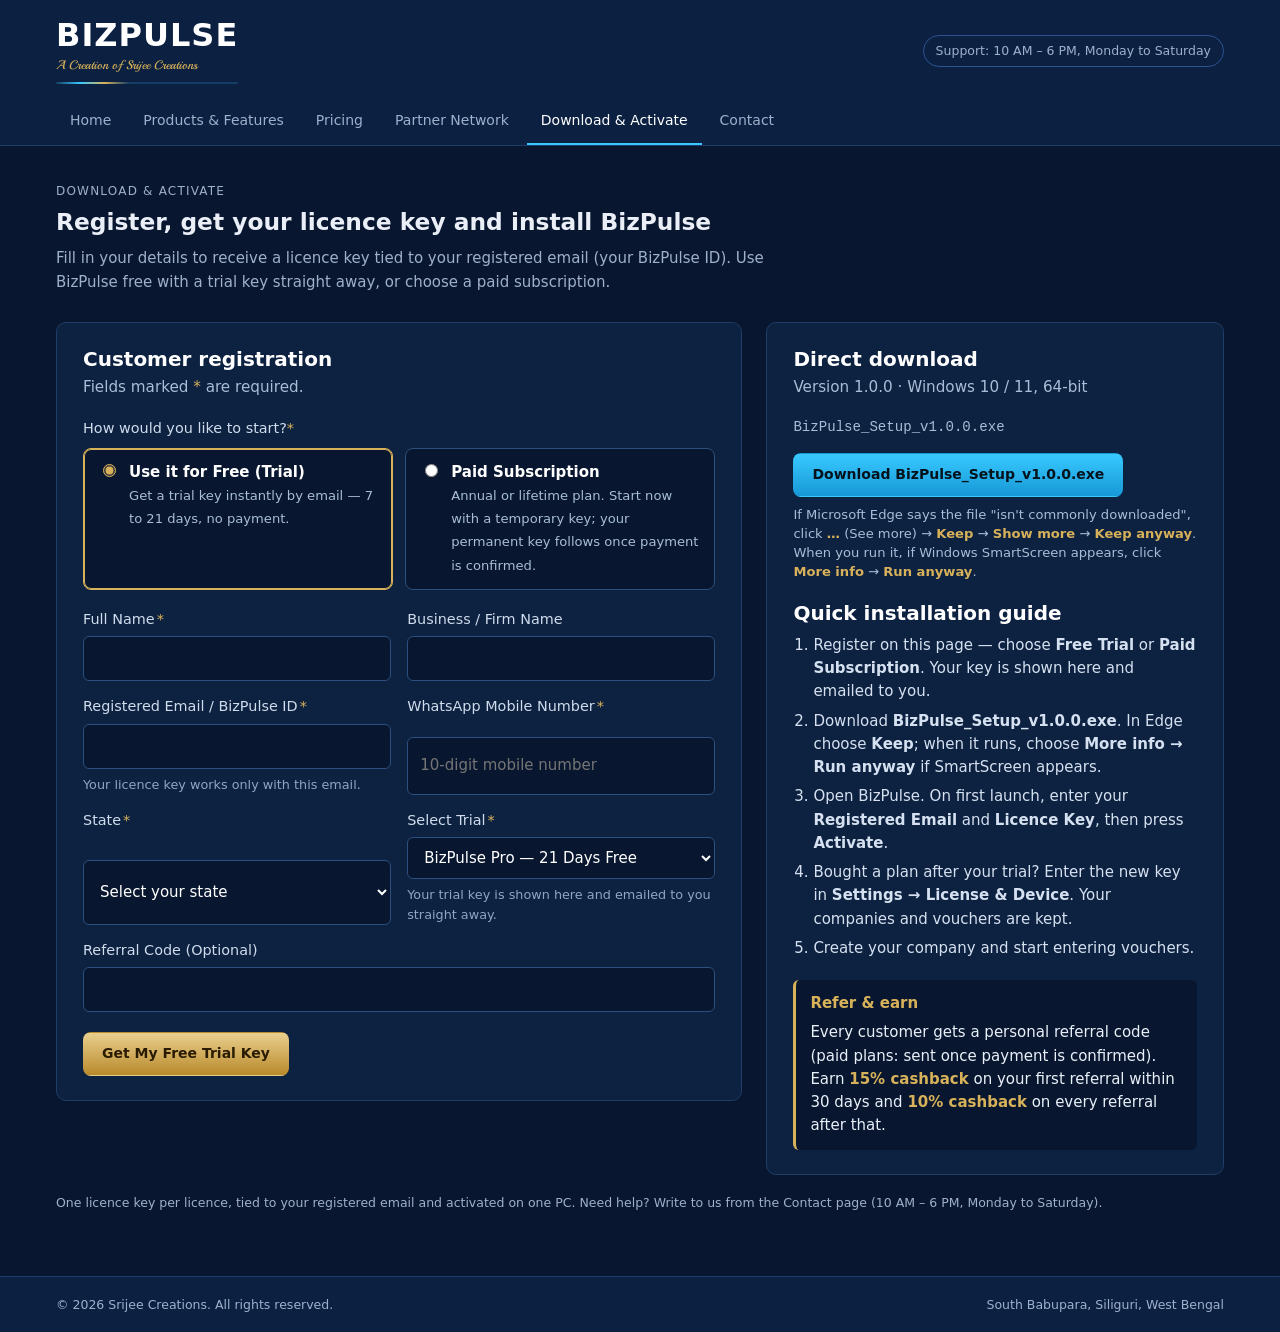
==== commit c070c4d7: "Add files via upload" ====
--- a/download.html
+++ b/download.html
@@ -4,7 +4,7 @@
 <meta charset="UTF-8">
 <meta name="viewport" content="width=device-width, initial-scale=1.0">
 <title>BizPulse | Download &amp; Activate</title>
-<meta name="description" content="Register, get your BizPulse licence key and download the Windows installer. 7-day free trial available.">
+<meta name="description" content="Register, get your BizPulse licence key and download the Windows installer. Free trials of 7 to 21 days, or a paid subscription.">
 <meta name="theme-color" content="#08172f">
 <link rel="preconnect" href="https://fonts.googleapis.com">
 <link rel="preconnect" href="https://fonts.gstatic.com" crossorigin>
@@ -45,6 +45,17 @@
   .act-side + .act-side { margin-top: 20px; }
   .btn-wa { background: #1e4b82; color: #ffffff; border: 1px solid #2f66a8; }
   .btn-wa:hover { background: #24599a; }
+  .act-mode { grid-column: 1 / -1; display: grid; grid-template-columns: 1fr 1fr; gap: 12px; border: 0; padding: 0; margin: 0 0 4px; }
+  @media (max-width: 600px) { .act-mode { grid-template-columns: 1fr; } }
+  .act-mode legend { font-size: 0.9rem; color: #cfdcec; margin-bottom: 8px; padding: 0; }
+  .act-mode label { display: flex; gap: 10px; align-items: flex-start; background: #08172f; border: 1px solid #2b4f7e; border-radius: 8px; padding: 12px 14px; cursor: pointer; }
+  .act-mode label:has(input:checked) { border-color: #d8b25a; box-shadow: inset 0 0 0 1px #d8b25a; }
+  .act-mode input { accent-color: #d8b25a; margin-top: 3px; }
+  .act-mode b { display: block; color: #ffffff; }
+  .act-mode small { color: #a9bdd6; font-size: 0.82rem; }
+  .act-pending { background: #2a2410; border: 1px solid #8a7334; color: #f3e3b5; border-radius: 6px; padding: 12px 14px; margin-top: 14px; font-size: 0.92rem; }
+  .act-keep { font-size: 0.82rem; color: #a9bdd6; margin: 8px 0 0; line-height: 1.45; }
+  .act-keep b { color: #d8b25a; }
   [hidden] { display: none !important; }
 </style>
 </head>
@@ -75,7 +86,7 @@
     <div class="page-head">
       <p class="eyebrow">Download &amp; Activate</p>
       <h2>Register, get your licence key and install BizPulse</h2>
-      <p>Fill in your details to receive a licence key tied to your registered email (your BizPulse ID). Start with a 7-day free trial or choose your edition.</p>
+      <p>Fill in your details to receive a licence key tied to your registered email (your BizPulse ID). Use BizPulse free with a trial key straight away, or choose a paid subscription.</p>
     </div>
 
     <div class="act-grid">
@@ -88,6 +99,11 @@
           <p class="act-sub">Fields marked <span style="color:#d8b25a">*</span> are required.</p>
 
           <form class="act-form" id="act-form" novalidate>
+            <fieldset class="act-mode" id="f-mode">
+              <legend>How would you like to start?<span class="req" style="color:#d8b25a">*</span></legend>
+              <label><input type="radio" name="mode" value="TRIAL" checked><span><b>Use it for Free (Trial)</b><small>Get a trial key instantly by email — 7 to 21 days, no payment.</small></span></label>
+              <label><input type="radio" name="mode" value="PAID"><span><b>Paid Subscription</b><small>Annual or lifetime plan. Start now with a temporary key; your permanent key follows once payment is confirmed.</small></span></label>
+            </fieldset>
             <div class="act-field">
               <label for="f-name">Full Name<span class="req">*</span></label>
               <input id="f-name" name="fullName" type="text" autocomplete="name" required maxlength="80">
@@ -120,14 +136,9 @@
               </select>
             </div>
             <div class="act-field">
-              <label for="f-edition">Select Edition<span class="req">*</span></label>
-              <select id="f-edition" name="edition" required>
-                <option value="TRIAL">7-Day Free Trial (Full BizPulse Pro — ₹0)</option>
-                <option value="BILL">BizPulse Billing (Desktop — ₹499/yr)</option>
-                <option value="LITE">BizPulse Lite (Desktop — ₹1,499/yr)</option>
-                <option value="STD">BizPulse Standard (Starting ₹2,999/yr)</option>
-                <option value="PRO">BizPulse Pro Corporate (Starting ₹6,999/yr)</option>
-              </select>
+              <label for="f-edition" id="f-edition-label">Select Edition<span class="req">*</span></label>
+              <select id="f-edition" name="edition" required></select>
+              <span class="hint" id="f-edition-hint"></span>
             </div>
             <div class="act-field full">
               <label for="f-ref">Referral Code (Optional)</label>
@@ -137,7 +148,7 @@
             <div class="act-error full" id="act-error" role="alert"></div>
 
             <div class="act-actions full">
-              <button class="btn btn-gold" type="submit" id="act-submit">Get My Licence Key</button>
+              <button class="btn btn-gold" type="submit" id="act-submit">Get My Free Trial Key</button>
               <span class="act-busy" id="act-busy" hidden>Generating your licence key…</span>
             </div>
           </form>
@@ -149,19 +160,23 @@
 
           <div class="act-row"><span>Edition</span><b id="t-edition"></b></div>
           <div class="act-row"><span>Registered Email (BizPulse ID)</span><b id="t-email"></b></div>
-
-          <p style="margin:16px 0 0">Your licence key:</p>
+          <div class="act-row"><span>Key type</span><b id="t-type"></b></div>
+          <div class="act-row" id="t-exp-row"><span>Trial valid till</span><b id="t-exp"></b></div>
+
+          <p style="margin:16px 0 0" id="t-keylabel">Your licence key:</p>
           <div class="act-key">
             <code id="t-key"></code>
             <button class="btn btn-outline" type="button" id="t-copy">Copy Key</button>
           </div>
-          <p class="act-sub">Enter this key with the same email when BizPulse asks for activation on first launch.</p>
+          <p class="act-sub">Enter this key with the same email when BizPulse asks for activation on first launch. We have also emailed it to you.</p>
+          <div class="act-pending" id="t-pending" hidden>Your order is recorded as <b>pending payment</b>. Use the temporary key above until then. As soon as we confirm your payment we will email your permanent licence key and your referral code. Enter the permanent key in BizPulse (Settings → License &amp; Device) — your companies and data stay exactly as they are.</div>
 
           <div class="act-actions">
-            <a class="btn btn-gold" id="t-download" href="https://github.com/dinlac-rgb/my-first-web-app/releases/download/v1.0.0/BizPulse_Setup_v1.0.0.exe" target="_blank" rel="noopener">Download for Windows</a>
+            <a class="btn btn-gold" id="t-download" href="https://github.com/dinlac-rgb/my-first-web-app/releases/download/v1.0.0/BizPulse_Setup_v1.0.0.exe">Download for Windows</a>
           </div>
-
-          <div class="act-cash">
+          <p class="act-keep">If Microsoft Edge says the file "isn't commonly downloaded", click <b>…</b> (See more) → <b>Keep</b> → <b>Show more</b> → <b>Keep anyway</b>. When you run it, if Windows SmartScreen appears, click <b>More info</b> → <b>Run anyway</b>.</p>
+
+          <div class="act-cash" id="t-cash">
             <p style="margin:0 0 6px">Your referral code: <span class="act-ref" id="t-ref"></span></p>
             <p style="margin:0">Share it and earn <b>15% cashback</b> on your first referral within 30 days, and <b>10% cashback</b> on every referral after that.</p>
             <div class="act-actions" style="margin-top:12px">
@@ -179,23 +194,24 @@
           <h3>Direct download</h3>
           <p class="act-sub">Version 1.0.0 · Windows 10 / 11, 64-bit</p>
           <p class="act-file">BizPulse_Setup_v1.0.0.exe</p>
-          <a class="btn btn-primary" id="side-download" href="https://github.com/dinlac-rgb/my-first-web-app/releases/download/v1.0.0/BizPulse_Setup_v1.0.0.exe" target="_blank" rel="noopener">Download BizPulse_Setup_v1.0.0.exe</a>
+          <a class="btn btn-primary" id="side-download" href="https://github.com/dinlac-rgb/my-first-web-app/releases/download/v1.0.0/BizPulse_Setup_v1.0.0.exe">Download BizPulse_Setup_v1.0.0.exe</a>
+          <p class="act-keep">If Microsoft Edge says the file "isn't commonly downloaded", click <b>…</b> (See more) → <b>Keep</b> → <b>Show more</b> → <b>Keep anyway</b>. When you run it, if Windows SmartScreen appears, click <b>More info</b> → <b>Run anyway</b>.</p>
         </div>
 
         <div class="act-side">
           <h3>Quick installation guide</h3>
           <ol class="act-list">
-            <li>Register on this page to receive your licence key by email.</li>
-            <li>Download and run <b>BizPulse_Setup_v1.0.0.exe</b>. If Windows SmartScreen appears, choose <b>More info → Run anyway</b>.</li>
+            <li>Register on this page — choose <b>Free Trial</b> or <b>Paid Subscription</b>. Your key is shown here and emailed to you.</li>
+            <li>Download <b>BizPulse_Setup_v1.0.0.exe</b>. In Edge choose <b>Keep</b>; when it runs, choose <b>More info → Run anyway</b> if SmartScreen appears.</li>
             <li>Open BizPulse. On first launch, enter your <b>Registered Email</b> and <b>Licence Key</b>, then press <b>Activate</b>.</li>
-            <li>Or choose <b>7-Day Free Trial</b> on the activation screen to start straight away.</li>
+            <li>Bought a plan after your trial? Enter the new key in <b>Settings → License &amp; Device</b>. Your companies and vouchers are kept.</li>
             <li>Create your company and start entering vouchers.</li>
           </ol>
         </div>
 
         <div class="act-side act-cash">
           <p style="margin:0 0 6px"><b>Refer &amp; earn</b></p>
-          <p style="margin:0">Every registration gets a personal referral code. Earn <b>15% cashback</b> on your first referral within 30 days and <b>10% cashback</b> on every referral after that.</p>
+          <p style="margin:0">Every customer gets a personal referral code (paid plans: sent once payment is confirmed). Earn <b>15% cashback</b> on your first referral within 30 days and <b>10% cashback</b> on every referral after that.</p>
         </div>
       </aside>
 
@@ -215,29 +231,82 @@
 
 <script src="assets/site.js"></script>
 <script>
-const LICENSE_API_URL = 'PASTE_YOUR_GOOGLE_APPS_SCRIPT_WEB_APP_URL_HERE';
+const LICENSE_API_URL = 'https://script.google.com/macros/s/AKfycbw8mANY_NTID4OHM_UzwuBcWxweNWGLNNITnCMRmqxevHXhDu7ZQVg95omKXxmvb8Nt3g/exec';
 const DEFAULT_DOWNLOAD_URL = 'https://github.com/dinlac-rgb/my-first-web-app/releases/download/v1.0.0/BizPulse_Setup_v1.0.0.exe';
 
 (function () {
   'use strict';
 
-  const EDITION_NAMES = {
-    TRIAL: '7-Day Free Trial',
-    BILL: 'BizPulse Billing',
-    LITE: 'BizPulse Lite',
-    STD: 'BizPulse Standard',
-    PRO: 'BizPulse Pro Corporate'
+  // Free trial choices: the desktop trial code each key is made for (BP-<CODE>-…) and its length in days.
+  const TRIAL_PLANS = {
+    TBILL: { code: 'TBILL', days: 7, name: 'BizPulse Billing — 7-Day Free Trial' },
+    TLITE: { code: 'TLITE', days: 7, name: 'BizPulse Lite — 7-Day Free Trial' },
+    TSTD: { code: 'TSTD', days: 15, name: 'BizPulse Standard — 15-Day Free Trial' },
+    TPRO: { code: 'TPRO', days: 21, name: 'BizPulse Pro — 21-Day Free Trial' }
   };
+  // Paid plans: the desktop edition code of the permanent key, and the trial code of the temporary key issued while payment is pending.
+  const PAID_PLANS = {
+    BILL: { code: 'BILL', trial: 'TBILL', name: 'BizPulse Billing', label: 'BizPulse Billing (Desktop — ₹499/yr)' },
+    LITE: { code: 'LITE', trial: 'TLITE', name: 'BizPulse Lite', label: 'BizPulse Lite (Desktop — ₹1,499/yr)' },
+    STD_SILVER: { code: 'STD', trial: 'TSTD', name: 'BizPulse Standard Silver', label: 'BizPulse Standard Silver (1 Seat — ₹2,999/yr)' },
+    STD_GOLD: { code: 'STD', trial: 'TSTD', name: 'BizPulse Standard Gold', label: 'BizPulse Standard Gold (Up to 3 Seats — ₹8,999/yr)' },
+    STD_PLATINUM: { code: 'STD', trial: 'TSTD', name: 'BizPulse Standard Platinum (Lifetime)', label: 'BizPulse Standard Platinum (Lifetime · Up to 3 Seats — ₹17,999)' },
+    PRO_SILVER: { code: 'PRO', trial: 'TPRO', name: 'BizPulse Pro Silver', label: 'BizPulse Pro Silver (1 Seat — ₹6,999/yr)' },
+    PRO_GOLD: { code: 'PRO', trial: 'TPRO', name: 'BizPulse Pro Gold', label: 'BizPulse Pro Gold (Up to 7 Seats — ₹20,999/yr)' },
+    PRO_PLATINUM: { code: 'PRO', trial: 'TPRO', name: 'BizPulse Pro Platinum (Lifetime)', label: 'BizPulse Pro Platinum (Lifetime · Up to 7 Seats — ₹41,999)' }
+  };
+  const TRIAL_LABELS = { TBILL: 'BizPulse Billing — 7 Days Free', TLITE: 'BizPulse Lite — 7 Days Free', TSTD: 'BizPulse Standard — 15 Days Free', TPRO: 'BizPulse Pro — 21 Days Free' };
+  /** Older links: ?edition=TRIAL opens the free Pro trial; ?edition=BILL | LITE | STD | PRO open that paid plan. */
+  const EDITION_DEFAULT_PLAN = { BILL: 'BILL', LITE: 'LITE', STD: 'STD_SILVER', PRO: 'PRO_SILVER' };
+  const PAID_TO_TRIAL = { BILL: 'TBILL', LITE: 'TLITE', STD: 'TSTD', PRO: 'TPRO' };
 
   const $ = (id) => document.getElementById(id);
   const form = $('act-form');
   const errorBox = $('act-error');
   const submitBtn = $('act-submit');
   const busy = $('act-busy');
-
-  // Pre-select the edition from ?edition=BILL | LITE | STD | PRO | TRIAL
-  const wanted = (new URLSearchParams(window.location.search).get('edition') || '').trim().toUpperCase();
-  if (EDITION_NAMES[wanted]) $('f-edition').value = wanted;
+  const select = $('f-edition');
+  const currentMode = () => (form.querySelector('input[name="mode"]:checked') || {}).value === 'PAID' ? 'PAID' : 'TRIAL';
+
+  /** Rebuilds the dropdown for the chosen mode, keeping a matching choice where one exists. */
+  function fillPlans(mode, wanted) {
+    const list = mode === 'PAID' ? PAID_PLANS : TRIAL_PLANS;
+    const labels = mode === 'PAID' ? Object.fromEntries(Object.entries(PAID_PLANS).map(([k, v]) => [k, v.label])) : TRIAL_LABELS;
+    select.innerHTML = '';
+    Object.keys(list).forEach((k) => { const o = document.createElement('option'); o.value = k; o.textContent = labels[k]; select.appendChild(o); });
+    select.value = list[wanted] ? wanted : (mode === 'PAID' ? 'PRO_SILVER' : 'TPRO');
+    $('f-edition-label').firstChild.textContent = mode === 'PAID' ? 'Select Plan' : 'Select Trial';
+    $('f-edition-hint').textContent = mode === 'PAID'
+      ? 'You get a temporary trial key now; the permanent key and your referral code are emailed when payment is confirmed.'
+      : 'Your trial key is shown here and emailed to you straight away.';
+    submitBtn.textContent = mode === 'PAID' ? 'Place Order & Get Temporary Key' : 'Get My Free Trial Key';
+  }
+  form.querySelectorAll('input[name="mode"]').forEach((r) => r.addEventListener('change', () => {
+    const was = select.value;
+    // Keep the same edition when switching: Pro Silver ⇄ Pro trial, Billing ⇄ Billing trial, and so on.
+    const carry = currentMode() === 'PAID'
+      ? Object.keys(PAID_PLANS).find((k) => PAID_PLANS[k].trial === was)
+      : (PAID_PLANS[was] || {}).trial;
+    fillPlans(currentMode(), carry);
+  }));
+
+  // Pre-select from the link: ?plan=PRO_PLATINUM (pricing cards, paid), ?mode=TRIAL|PAID, ?edition=TRIAL|TBILL|…|BILL|STD|PRO.
+  const query = new URLSearchParams(window.location.search);
+  const wantedPlan = (query.get('plan') || '').trim().toUpperCase();
+  const wantedEdition = (query.get('edition') || '').trim().toUpperCase();
+  const wantedMode = (query.get('mode') || '').trim().toUpperCase();
+  let startMode = 'TRIAL', startPlan = 'TPRO';
+  if (PAID_PLANS[wantedPlan]) { startMode = 'PAID'; startPlan = wantedPlan; }
+  else if (TRIAL_PLANS[wantedPlan]) { startPlan = wantedPlan; }
+  else if (wantedPlan === 'TRIAL' || wantedEdition === 'TRIAL') { startPlan = 'TPRO'; }
+  else if (TRIAL_PLANS[wantedEdition]) { startPlan = wantedEdition; }
+  else if (EDITION_DEFAULT_PLAN[wantedEdition]) {
+    if (wantedMode === 'TRIAL') startPlan = PAID_TO_TRIAL[wantedEdition];
+    else { startMode = 'PAID'; startPlan = EDITION_DEFAULT_PLAN[wantedEdition]; }
+  }
+  if (wantedMode === 'PAID' && startMode === 'TRIAL' && !TRIAL_PLANS[wantedPlan] && !TRIAL_PLANS[wantedEdition]) { startMode = 'PAID'; startPlan = 'PRO_SILVER'; }
+  form.querySelector('input[name="mode"][value="' + startMode + '"]').checked = true;
+  fillPlans(startMode, startPlan);
 
   const showError = (msg) => { errorBox.textContent = msg; errorBox.classList.add('show'); };
   const clearError = () => { errorBox.textContent = ''; errorBox.classList.remove('show'); };
@@ -270,13 +339,19 @@
       return;
     }
 
+    const mode = currentMode();
+    const plan = mode === 'PAID' ? (PAID_PLANS[select.value] ? select.value : 'PRO_SILVER') : (TRIAL_PLANS[select.value] ? select.value : 'TPRO');
+    const info = mode === 'PAID' ? PAID_PLANS[plan] : TRIAL_PLANS[plan];
     const payload = {
+      mode: mode,
       fullName: $('f-name').value.trim(),
       businessName: $('f-firm').value.trim(),
       email: $('f-email').value.trim().toLowerCase(),
       mobile: cleanMobile($('f-mobile').value),
       state: $('f-state').value,
-      edition: $('f-edition').value,
+      edition: info.code,
+      plan: plan,
+      planName: info.name,
       referralCode: $('f-ref').value.trim().toUpperCase(),
       source: 'mybizpulse.in/download.html',
       submittedAt: new Date().toISOString()
@@ -304,14 +379,23 @@
   });
 
   function showThanks(p, data) {
-    const editionName = data.editionName || EDITION_NAMES[p.edition] || p.edition;
+    const editionName = data.planName || data.editionName || p.planName || p.edition;
+    const pending = p.mode === 'PAID' && data.status !== 'ACTIVE';
+    const trialKey = data.keyType ? data.keyType === 'TRIAL' : (p.mode === 'TRIAL' || pending);
     const firstName = p.fullName.split(/\s+/)[0];
     // Use the server's download link only if it points to an installer (.exe); otherwise keep the GitHub Release link.
     const downloadUrl = /^https:\/\/\S+\.exe(\?\S*)?$/i.test(String(data.downloadUrl || '')) ? data.downloadUrl : DEFAULT_DOWNLOAD_URL;
     const ref = data.myReferralCode || '';
 
     $('t-title').textContent = 'Thank you, ' + firstName + '!';
-    $('t-msg').textContent = 'Your ' + editionName + ' licence key is ready' + (p.businessName ? ' for ' + p.businessName : '') + '. Keep it safe.';
+    $('t-msg').textContent = pending
+      ? 'Your order for ' + editionName + (p.businessName ? ' (' + p.businessName + ')' : '') + ' is recorded. Here is a temporary key so you can start today.'
+      : 'Your ' + editionName + ' licence key is ready' + (p.businessName ? ' for ' + p.businessName : '') + '. Keep it safe.';
+    $('t-type').textContent = pending ? 'Temporary trial key — permanent key after payment' : (trialKey ? 'Free trial key' : 'Permanent licence key');
+    $('t-keylabel').textContent = pending ? 'Your temporary key:' : 'Your licence key:';
+    $('t-exp').textContent = data.expiresOn ? fmtDate(data.expiresOn) + (data.trialDays ? ' (' + data.trialDays + ' days from activation)' : '') : '';
+    $('t-exp-row').hidden = !trialKey || !data.expiresOn;
+    $('t-pending').hidden = !pending;
     $('t-edition').textContent = editionName;
     $('t-email').textContent = p.email;
     $('t-key').textContent = data.licenseKey;
@@ -322,10 +406,19 @@
     $('t-wa').href = data.whatsappShareUrl || ('https://wa.me/?text=' + encodeURIComponent(shareText));
     $('t-wa').hidden = !ref && !data.whatsappShareUrl;
     $('t-copyref').hidden = !ref;
+    // A paid order's referral code is released with the permanent key, after payment is confirmed.
+    $('t-cash').hidden = !ref;
 
     $('act-form-wrap').hidden = true;
     $('act-thanks').hidden = false;
     $('act-left').scrollIntoView({ behavior: 'smooth', block: 'start' });
+  }
+
+  function fmtDate(iso) {
+    const m = /^(\d{4})-(\d{2})-(\d{2})$/.exec(String(iso));
+    if (!m) return String(iso);
+    const mon = ['Jan', 'Feb', 'Mar', 'Apr', 'May', 'Jun', 'Jul', 'Aug', 'Sep', 'Oct', 'Nov', 'Dec'][Number(m[2]) - 1];
+    return Number(m[3]) + ' ' + mon + ' ' + m[1];
   }
 
   function copy(text, btn) {
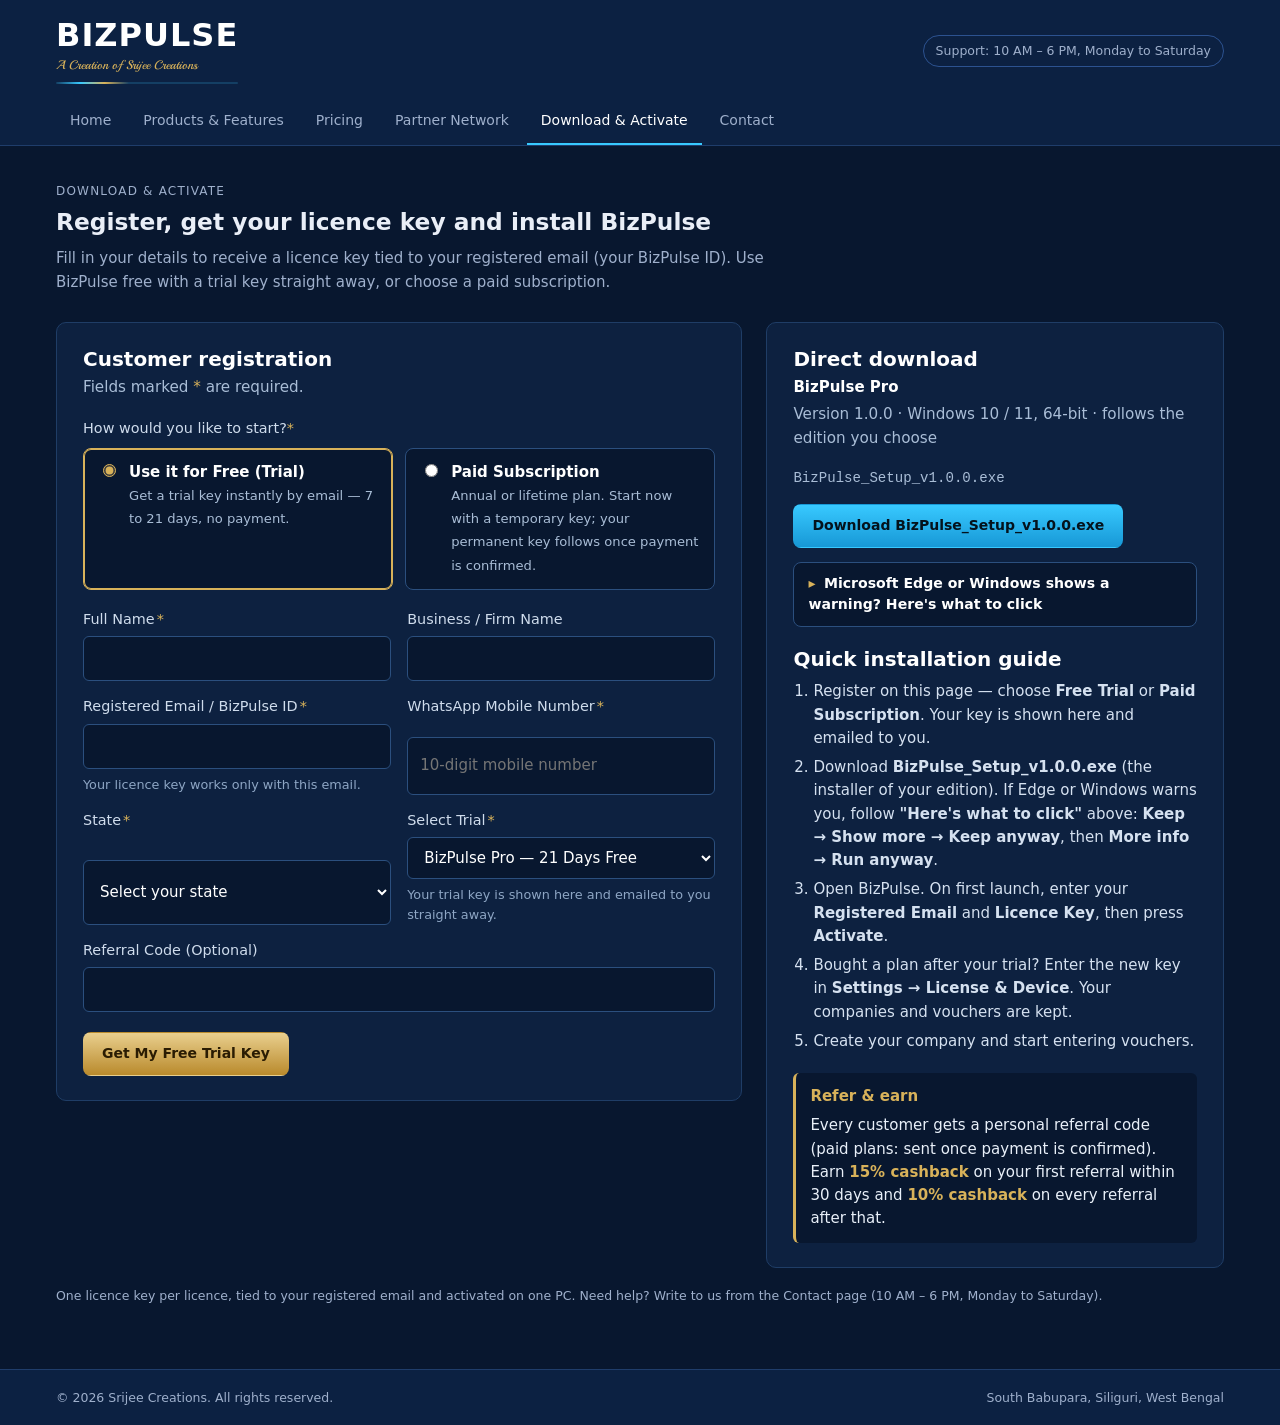
==== commit f0c4cefc: "Add files via upload" ====
--- a/download.html
+++ b/download.html
@@ -54,8 +54,19 @@
   .act-mode b { display: block; color: #ffffff; }
   .act-mode small { color: #a9bdd6; font-size: 0.82rem; }
   .act-pending { background: #2a2410; border: 1px solid #8a7334; color: #f3e3b5; border-radius: 6px; padding: 12px 14px; margin-top: 14px; font-size: 0.92rem; }
-  .act-keep { font-size: 0.82rem; color: #a9bdd6; margin: 8px 0 0; line-height: 1.45; }
-  .act-keep b { color: #d8b25a; }
+  .act-dl-for { margin: 0 0 4px; color: #ffffff; font-weight: 600; }
+  .act-guide { background: #08172f; border: 1px solid #2b4f7e; border-radius: 8px; padding: 0; margin: 14px 0 0; font-size: 0.88rem; color: #d5e1f0; }
+  .act-guide summary { cursor: pointer; padding: 10px 14px; color: #ffffff; font-weight: 600; list-style: none; }
+  .act-guide summary::-webkit-details-marker { display: none; }
+  .act-guide summary::before { content: "▸"; color: #d8b25a; display: inline-block; width: 1.1em; transition: transform 0.15s; }
+  .act-guide[open] summary::before { transform: rotate(90deg); }
+  .act-guide-body { padding: 0 14px 12px; }
+  .act-guide h4 { margin: 10px 0 4px; font-size: 0.9rem; color: #d8b25a; }
+  .act-guide ol { margin: 0; padding-left: 20px; }
+  .act-guide li { margin: 3px 0; line-height: 1.45; }
+  .act-guide b { color: #ffffff; }
+  .act-guide kbd { display: inline-block; background: #13294a; border: 1px solid #2b4f7e; border-radius: 4px; padding: 0 6px; font: inherit; font-size: 0.82rem; color: #ffffff; white-space: nowrap; }
+  .act-guide .act-safe { margin: 10px 0 0; color: #a9bdd6; font-size: 0.82rem; }
   [hidden] { display: none !important; }
 </style>
 </head>
@@ -172,9 +183,26 @@
           <div class="act-pending" id="t-pending" hidden>Your order is recorded as <b>pending payment</b>. Use the temporary key above until then. As soon as we confirm your payment we will email your permanent licence key and your referral code. Enter the permanent key in BizPulse (Settings → License &amp; Device) — your companies and data stay exactly as they are.</div>
 
           <div class="act-actions">
-            <a class="btn btn-gold" id="t-download" href="https://github.com/dinlac-rgb/my-first-web-app/releases/download/v1.0.0/BizPulse_Setup_v1.0.0.exe">Download for Windows</a>
+            <a class="btn btn-gold" id="t-download" href="https://github.com/dinlac-rgb/dinlac-rgb.github.io/releases/download/v1.0.0/BizPulse_Setup_v1.0.0.exe">Download for Windows</a>
           </div>
-          <p class="act-keep">If Microsoft Edge says the file "isn't commonly downloaded", click <b>…</b> (See more) → <b>Keep</b> → <b>Show more</b> → <b>Keep anyway</b>. When you run it, if Windows SmartScreen appears, click <b>More info</b> → <b>Run anyway</b>.</p>
+          <p class="act-file" id="t-file">BizPulse_Setup_v1.0.0.exe</p>
+          <details class="act-guide" id="t-guide" open>
+            <summary>Microsoft Edge or Windows shows a warning? Here's what to click</summary>
+            <div class="act-guide-body">
+              <h4>1 · While downloading (Microsoft Edge)</h4>
+              <ol>
+                <li>If Edge says the file <b>"isn't commonly downloaded"</b>, point at it in the downloads list and click <kbd>…</kbd> (More actions).</li>
+                <li>Click <kbd>Keep</kbd>.</li>
+                <li>Click <kbd>Show more</kbd>, then <kbd>Keep anyway</kbd>. The download finishes.</li>
+              </ol>
+              <h4>2 · When you open the installer (Windows SmartScreen)</h4>
+              <ol>
+                <li>If a blue <b>"Windows protected your PC"</b> box appears, click <kbd>More info</kbd>.</li>
+                <li>Click <kbd>Run anyway</kbd>. The BizPulse setup starts.</li>
+              </ol>
+              <p class="act-safe">Why this happens: Windows double-checks every new program until many people have downloaded it. The installer comes straight from our official GitHub release, so it is safe to keep and run.</p>
+            </div>
+          </details>
 
           <div class="act-cash" id="t-cash">
             <p style="margin:0 0 6px">Your referral code: <span class="act-ref" id="t-ref"></span></p>
@@ -192,17 +220,34 @@
       <aside class="act-panel">
         <div class="act-side">
           <h3>Direct download</h3>
-          <p class="act-sub">Version 1.0.0 · Windows 10 / 11, 64-bit</p>
-          <p class="act-file">BizPulse_Setup_v1.0.0.exe</p>
-          <a class="btn btn-primary" id="side-download" href="https://github.com/dinlac-rgb/my-first-web-app/releases/download/v1.0.0/BizPulse_Setup_v1.0.0.exe">Download BizPulse_Setup_v1.0.0.exe</a>
-          <p class="act-keep">If Microsoft Edge says the file "isn't commonly downloaded", click <b>…</b> (See more) → <b>Keep</b> → <b>Show more</b> → <b>Keep anyway</b>. When you run it, if Windows SmartScreen appears, click <b>More info</b> → <b>Run anyway</b>.</p>
+          <p class="act-dl-for" id="side-edition" aria-live="polite">BizPulse Pro</p>
+          <p class="act-sub">Version 1.0.0 · Windows 10 / 11, 64-bit · follows the edition you choose</p>
+          <p class="act-file" id="side-file">BizPulse_Setup_v1.0.0.exe</p>
+          <a class="btn btn-primary" id="side-download" href="https://github.com/dinlac-rgb/dinlac-rgb.github.io/releases/download/v1.0.0/BizPulse_Setup_v1.0.0.exe">Download BizPulse_Setup_v1.0.0.exe</a>
+          <details class="act-guide" id="side-guide">
+            <summary>Microsoft Edge or Windows shows a warning? Here's what to click</summary>
+            <div class="act-guide-body">
+              <h4>1 · While downloading (Microsoft Edge)</h4>
+              <ol>
+                <li>If Edge says the file <b>"isn't commonly downloaded"</b>, point at it in the downloads list and click <kbd>…</kbd> (More actions).</li>
+                <li>Click <kbd>Keep</kbd>.</li>
+                <li>Click <kbd>Show more</kbd>, then <kbd>Keep anyway</kbd>. The download finishes.</li>
+              </ol>
+              <h4>2 · When you open the installer (Windows SmartScreen)</h4>
+              <ol>
+                <li>If a blue <b>"Windows protected your PC"</b> box appears, click <kbd>More info</kbd>.</li>
+                <li>Click <kbd>Run anyway</kbd>. The BizPulse setup starts.</li>
+              </ol>
+              <p class="act-safe">Why this happens: Windows double-checks every new program until many people have downloaded it. The installer comes straight from our official GitHub release, so it is safe to keep and run.</p>
+            </div>
+          </details>
         </div>
 
         <div class="act-side">
           <h3>Quick installation guide</h3>
           <ol class="act-list">
             <li>Register on this page — choose <b>Free Trial</b> or <b>Paid Subscription</b>. Your key is shown here and emailed to you.</li>
-            <li>Download <b>BizPulse_Setup_v1.0.0.exe</b>. In Edge choose <b>Keep</b>; when it runs, choose <b>More info → Run anyway</b> if SmartScreen appears.</li>
+            <li>Download <b id="guide-file">BizPulse_Setup_v1.0.0.exe</b> (the installer of your edition). If Edge or Windows warns you, follow <b>"Here's what to click"</b> above: <b>Keep → Show more → Keep anyway</b>, then <b>More info → Run anyway</b>.</li>
             <li>Open BizPulse. On first launch, enter your <b>Registered Email</b> and <b>Licence Key</b>, then press <b>Activate</b>.</li>
             <li>Bought a plan after your trial? Enter the new key in <b>Settings → License &amp; Device</b>. Your companies and vouchers are kept.</li>
             <li>Create your company and start entering vouchers.</li>
@@ -232,13 +277,23 @@
 <script src="assets/site.js"></script>
 <script>
 const LICENSE_API_URL = 'https://script.google.com/macros/s/AKfycbw8mANY_NTID4OHM_UzwuBcWxweNWGLNNITnCMRmqxevHXhDu7ZQVg95omKXxmvb8Nt3g/exec';
-const DEFAULT_DOWNLOAD_URL = 'https://github.com/dinlac-rgb/my-first-web-app/releases/download/v1.0.0/BizPulse_Setup_v1.0.0.exe';
+/** The GitHub Release with the five Windows installers, and the installer of each edition. */
+const RELEASE_BASE = 'https://github.com/dinlac-rgb/dinlac-rgb.github.io/releases/download/v1.0.0/';
+const INSTALLERS = {
+  VX: 'BizPulse_Voice_Express_Setup_v1.0.0.exe',
+  BILL: 'BizPulse_Billing_Setup_v1.0.0.exe',
+  LITE: 'BizPulse_Lite_Setup_v1.0.0.exe',
+  STD: 'BizPulse_Standard_Setup_v1.0.0.exe',
+  PRO: 'BizPulse_Setup_v1.0.0.exe'
+};
+const DEFAULT_DOWNLOAD_URL = RELEASE_BASE + INSTALLERS.PRO;
 
 (function () {
   'use strict';
 
   // Free trial choices: the desktop trial code each key is made for (BP-<CODE>-…) and its length in days.
   const TRIAL_PLANS = {
+    TVX: { code: 'TVX', days: 7, name: 'BizPulse Voice Express — 7-Day Free Trial' },
     TBILL: { code: 'TBILL', days: 7, name: 'BizPulse Billing — 7-Day Free Trial' },
     TLITE: { code: 'TLITE', days: 7, name: 'BizPulse Lite — 7-Day Free Trial' },
     TSTD: { code: 'TSTD', days: 15, name: 'BizPulse Standard — 15-Day Free Trial' },
@@ -246,6 +301,7 @@
   };
   // Paid plans: the desktop edition code of the permanent key, and the trial code of the temporary key issued while payment is pending.
   const PAID_PLANS = {
+    VX: { code: 'VX', trial: 'TVX', name: 'BizPulse Pocket (Voice Express)', label: 'BizPulse Pocket · Voice Express (Mobile — ₹199 first year)' },
     BILL: { code: 'BILL', trial: 'TBILL', name: 'BizPulse Billing', label: 'BizPulse Billing (Desktop — ₹499/yr)' },
     LITE: { code: 'LITE', trial: 'TLITE', name: 'BizPulse Lite', label: 'BizPulse Lite (Desktop — ₹1,499/yr)' },
     STD_SILVER: { code: 'STD', trial: 'TSTD', name: 'BizPulse Standard Silver', label: 'BizPulse Standard Silver (1 Seat — ₹2,999/yr)' },
@@ -255,10 +311,16 @@
     PRO_GOLD: { code: 'PRO', trial: 'TPRO', name: 'BizPulse Pro Gold', label: 'BizPulse Pro Gold (Up to 7 Seats — ₹20,999/yr)' },
     PRO_PLATINUM: { code: 'PRO', trial: 'TPRO', name: 'BizPulse Pro Platinum (Lifetime)', label: 'BizPulse Pro Platinum (Lifetime · Up to 7 Seats — ₹41,999)' }
   };
-  const TRIAL_LABELS = { TBILL: 'BizPulse Billing — 7 Days Free', TLITE: 'BizPulse Lite — 7 Days Free', TSTD: 'BizPulse Standard — 15 Days Free', TPRO: 'BizPulse Pro — 21 Days Free' };
-  /** Older links: ?edition=TRIAL opens the free Pro trial; ?edition=BILL | LITE | STD | PRO open that paid plan. */
-  const EDITION_DEFAULT_PLAN = { BILL: 'BILL', LITE: 'LITE', STD: 'STD_SILVER', PRO: 'PRO_SILVER' };
-  const PAID_TO_TRIAL = { BILL: 'TBILL', LITE: 'TLITE', STD: 'TSTD', PRO: 'TPRO' };
+  const TRIAL_LABELS = { TVX: 'BizPulse Voice Express — 7 Days Free', TBILL: 'BizPulse Billing — 7 Days Free', TLITE: 'BizPulse Lite — 7 Days Free', TSTD: 'BizPulse Standard — 15 Days Free', TPRO: 'BizPulse Pro — 21 Days Free' };
+  /** Older links: ?edition=TRIAL opens the free Pro trial; ?edition=VX | BILL | LITE | STD | PRO open that paid plan. */
+  const EDITION_DEFAULT_PLAN = { VX: 'VX', BILL: 'BILL', LITE: 'LITE', STD: 'STD_SILVER', PRO: 'PRO_SILVER' };
+  const PAID_TO_TRIAL = { VX: 'TVX', BILL: 'TBILL', LITE: 'TLITE', STD: 'TSTD', PRO: 'TPRO' };
+
+  /** Trial and paid codes of one edition share its installer (TRIAL and CA keys use Pro's). */
+  const FAMILY = { TVX: 'VX', VX: 'VX', TBILL: 'BILL', BILL: 'BILL', TLITE: 'LITE', LITE: 'LITE', TSTD: 'STD', STD: 'STD', TPRO: 'PRO', PRO: 'PRO', TRIAL: 'PRO', CA: 'PRO' };
+  const FAMILY_NAME = { VX: 'BizPulse Voice Express', BILL: 'BizPulse Billing', LITE: 'BizPulse Lite', STD: 'BizPulse Standard', PRO: 'BizPulse Pro' };
+  const familyOf = (code) => FAMILY[String(code || '').toUpperCase()] || 'PRO';
+  const installerUrl = (code) => RELEASE_BASE + INSTALLERS[familyOf(code)];
 
   const $ = (id) => document.getElementById(id);
   const form = $('act-form');
@@ -280,7 +342,24 @@
       ? 'You get a temporary trial key now; the permanent key and your referral code are emailed when payment is confirmed.'
       : 'Your trial key is shown here and emailed to you straight away.';
     submitBtn.textContent = mode === 'PAID' ? 'Place Order & Get Temporary Key' : 'Get My Free Trial Key';
-  }
+    showInstaller();
+  }
+
+  /** The Direct download card (and step 2 of the guide) follow the edition chosen in the form. */
+  function selectedCode() {
+    const plans = currentMode() === 'PAID' ? PAID_PLANS : TRIAL_PLANS;
+    return (plans[select.value] || {}).code || 'TPRO';
+  }
+  function showInstaller() {
+    const code = selectedCode();
+    const file = INSTALLERS[familyOf(code)];
+    $('side-edition').textContent = FAMILY_NAME[familyOf(code)];
+    $('side-file').textContent = file;
+    $('side-download').href = RELEASE_BASE + file;
+    $('side-download').textContent = 'Download ' + file;
+    $('guide-file').textContent = file;
+  }
+  select.addEventListener('change', showInstaller);
   form.querySelectorAll('input[name="mode"]').forEach((r) => r.addEventListener('change', () => {
     const was = select.value;
     // Keep the same edition when switching: Pro Silver ⇄ Pro trial, Billing ⇄ Billing trial, and so on.
@@ -290,7 +369,7 @@
     fillPlans(currentMode(), carry);
   }));
 
-  // Pre-select from the link: ?plan=PRO_PLATINUM (pricing cards, paid), ?mode=TRIAL|PAID, ?edition=TRIAL|TBILL|…|BILL|STD|PRO.
+  // Pre-select from the link: ?plan=PRO_PLATINUM (pricing cards, paid), ?mode=TRIAL|PAID, ?edition=TRIAL|TVX|TBILL|…|VX|BILL|STD|PRO.
   const query = new URLSearchParams(window.location.search);
   const wantedPlan = (query.get('plan') || '').trim().toUpperCase();
   const wantedEdition = (query.get('edition') || '').trim().toUpperCase();
@@ -383,8 +462,12 @@
     const pending = p.mode === 'PAID' && data.status !== 'ACTIVE';
     const trialKey = data.keyType ? data.keyType === 'TRIAL' : (p.mode === 'TRIAL' || pending);
     const firstName = p.fullName.split(/\s+/)[0];
-    // Use the server's download link only if it points to an installer (.exe); otherwise keep the GitHub Release link.
-    const downloadUrl = /^https:\/\/\S+\.exe(\?\S*)?$/i.test(String(data.downloadUrl || '')) ? data.downloadUrl : DEFAULT_DOWNLOAD_URL;
+    // The installer of the registered edition: the server's link when it is one of our release installers, otherwise the
+    // page's own match for the plan (a paid order's temporary key is of the same edition, so the same installer).
+    const serverUrl = String(data.downloadUrl || '');
+    const ours = serverUrl.indexOf(RELEASE_BASE) === 0 && Object.keys(INSTALLERS).some((k) => serverUrl === RELEASE_BASE + INSTALLERS[k]);
+    const downloadUrl = ours ? serverUrl : installerUrl(p.edition);
+    const file = downloadUrl.slice(RELEASE_BASE.length);
     const ref = data.myReferralCode || '';
 
     $('t-title').textContent = 'Thank you, ' + firstName + '!';
@@ -400,6 +483,10 @@
     $('t-email').textContent = p.email;
     $('t-key').textContent = data.licenseKey;
     $('t-download').href = downloadUrl;
+    $('t-download').textContent = 'Download for Windows (' + FAMILY_NAME[familyOf(p.edition)] + ')';
+    $('t-file').textContent = file;
+    // Keep the Direct download card on the same installer.
+    $('side-download').href = downloadUrl; $('side-download').textContent = 'Download ' + file; $('side-file').textContent = file; $('guide-file').textContent = file;
     $('t-ref').textContent = ref || '—';
 
     const shareText = 'I use BizPulse for GST billing and accounting. Register with my referral code ' + ref + ' at https://mybizpulse.in/download.html';
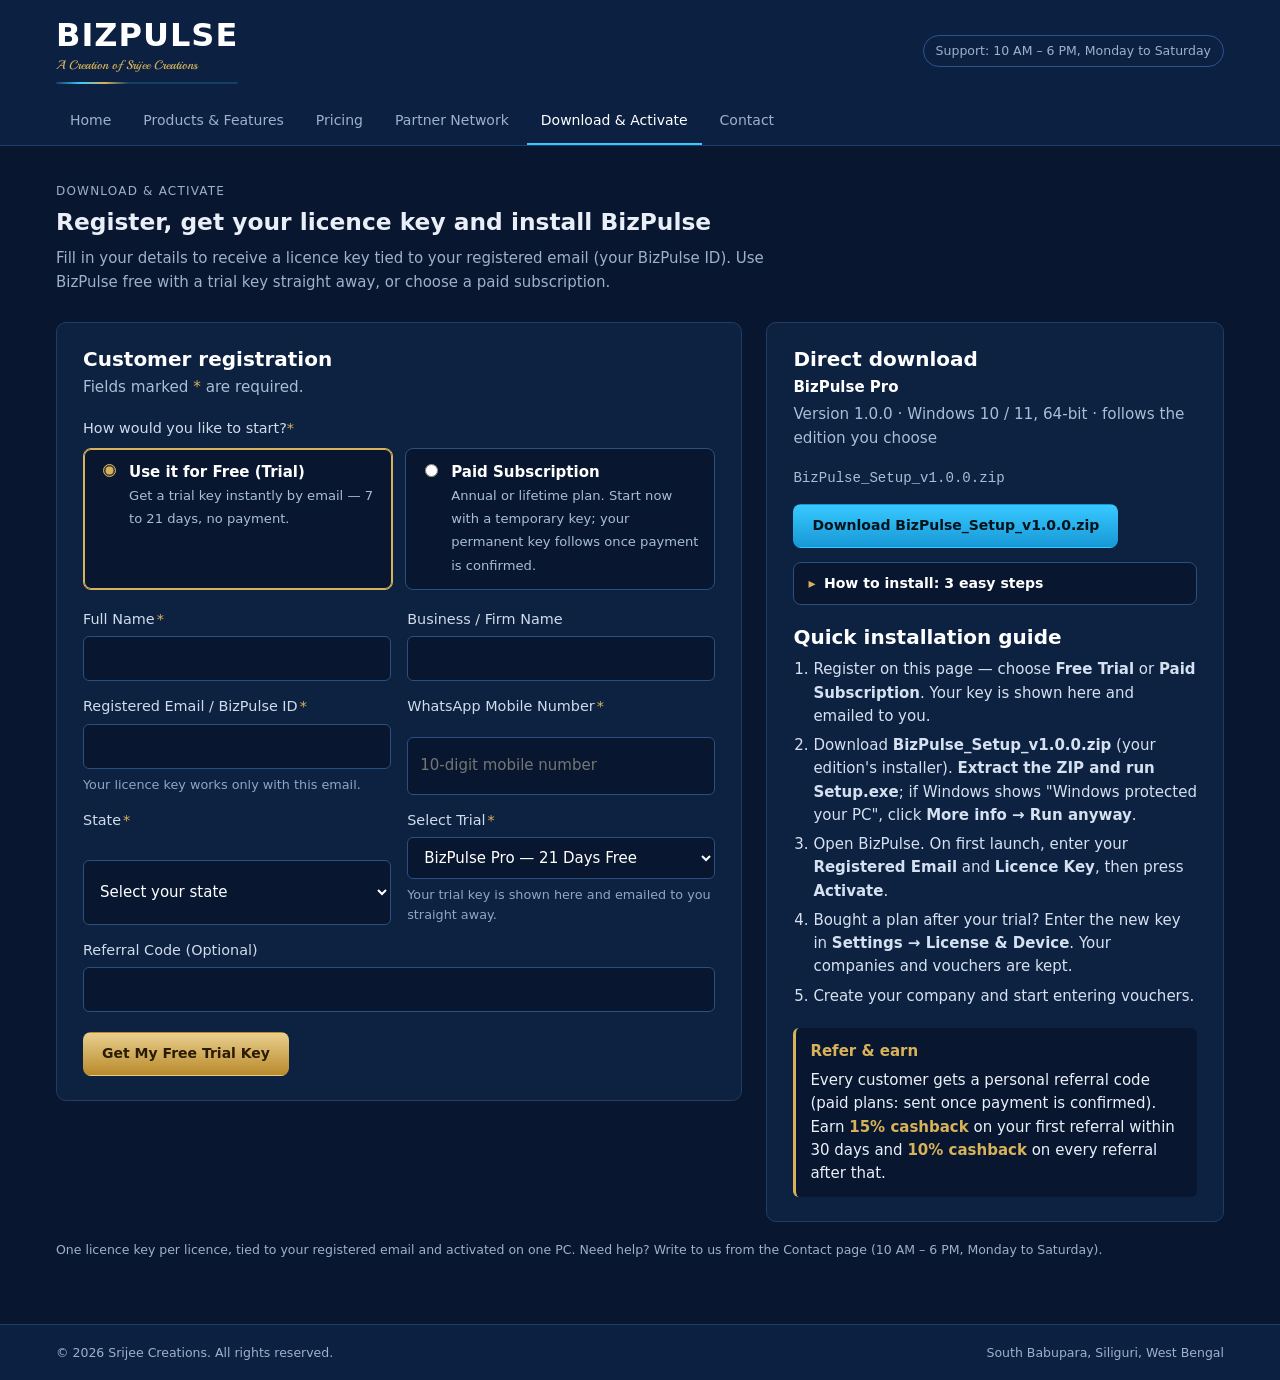
==== commit 51ca4ad8: "Add files via upload" ====
--- a/download.html
+++ b/download.html
@@ -4,7 +4,7 @@
 <meta charset="UTF-8">
 <meta name="viewport" content="width=device-width, initial-scale=1.0">
 <title>BizPulse | Download &amp; Activate</title>
-<meta name="description" content="Register, get your BizPulse licence key and download the Windows installer. Free trials of 7 to 21 days, or a paid subscription.">
+<meta name="description" content="Register, get your BizPulse licence key and download the Windows installer (ZIP). Free trials of 7 to 21 days, or a paid subscription.">
 <meta name="theme-color" content="#08172f">
 <link rel="preconnect" href="https://fonts.googleapis.com">
 <link rel="preconnect" href="https://fonts.gstatic.com" crossorigin>
@@ -183,24 +183,18 @@
           <div class="act-pending" id="t-pending" hidden>Your order is recorded as <b>pending payment</b>. Use the temporary key above until then. As soon as we confirm your payment we will email your permanent licence key and your referral code. Enter the permanent key in BizPulse (Settings → License &amp; Device) — your companies and data stay exactly as they are.</div>
 
           <div class="act-actions">
-            <a class="btn btn-gold" id="t-download" href="https://github.com/dinlac-rgb/dinlac-rgb.github.io/releases/download/v1.0.0/BizPulse_Setup_v1.0.0.exe">Download for Windows</a>
+            <a class="btn btn-gold" id="t-download" href="https://github.com/dinlac-rgb/dinlac-rgb.github.io/releases/download/v1.0.0/BizPulse_Setup_v1.0.0.zip">Download for Windows</a>
           </div>
-          <p class="act-file" id="t-file">BizPulse_Setup_v1.0.0.exe</p>
+          <p class="act-file" id="t-file">BizPulse_Setup_v1.0.0.zip</p>
           <details class="act-guide" id="t-guide" open>
-            <summary>Microsoft Edge or Windows shows a warning? Here's what to click</summary>
+            <summary>How to install: 3 easy steps</summary>
             <div class="act-guide-body">
-              <h4>1 · While downloading (Microsoft Edge)</h4>
               <ol>
-                <li>If Edge says the file <b>"isn't commonly downloaded"</b>, point at it in the downloads list and click <kbd>…</kbd> (More actions).</li>
-                <li>Click <kbd>Keep</kbd>.</li>
-                <li>Click <kbd>Show more</kbd>, then <kbd>Keep anyway</kbd>. The download finishes.</li>
+                <li><b>Download the ZIP</b> with the button above. It arrives in your <b>Downloads</b> folder.</li>
+                <li><b>Extract the ZIP:</b> right-click it → <kbd>Extract All…</kbd> → <kbd>Extract</kbd>. A folder opens with the installer inside.</li>
+                <li><b>Run Setup.exe</b> from that folder. If a blue <b>"Windows protected your PC"</b> box appears, click <kbd>More info</kbd> → <kbd>Run anyway</kbd>. The BizPulse setup starts.</li>
               </ol>
-              <h4>2 · When you open the installer (Windows SmartScreen)</h4>
-              <ol>
-                <li>If a blue <b>"Windows protected your PC"</b> box appears, click <kbd>More info</kbd>.</li>
-                <li>Click <kbd>Run anyway</kbd>. The BizPulse setup starts.</li>
-              </ol>
-              <p class="act-safe">Why this happens: Windows double-checks every new program until many people have downloaded it. The installer comes straight from our official GitHub release, so it is safe to keep and run.</p>
+              <p class="act-safe">If Microsoft Edge still asks about the download, click <kbd>…</kbd> next to it → <kbd>Keep</kbd>. Windows double-checks every new program until many people have installed it; the ZIP comes straight from our official GitHub release, so it is safe.</p>
             </div>
           </details>
 
@@ -222,23 +216,17 @@
           <h3>Direct download</h3>
           <p class="act-dl-for" id="side-edition" aria-live="polite">BizPulse Pro</p>
           <p class="act-sub">Version 1.0.0 · Windows 10 / 11, 64-bit · follows the edition you choose</p>
-          <p class="act-file" id="side-file">BizPulse_Setup_v1.0.0.exe</p>
-          <a class="btn btn-primary" id="side-download" href="https://github.com/dinlac-rgb/dinlac-rgb.github.io/releases/download/v1.0.0/BizPulse_Setup_v1.0.0.exe">Download BizPulse_Setup_v1.0.0.exe</a>
+          <p class="act-file" id="side-file">BizPulse_Setup_v1.0.0.zip</p>
+          <a class="btn btn-primary" id="side-download" href="https://github.com/dinlac-rgb/dinlac-rgb.github.io/releases/download/v1.0.0/BizPulse_Setup_v1.0.0.zip">Download BizPulse_Setup_v1.0.0.zip</a>
           <details class="act-guide" id="side-guide">
-            <summary>Microsoft Edge or Windows shows a warning? Here's what to click</summary>
+            <summary>How to install: 3 easy steps</summary>
             <div class="act-guide-body">
-              <h4>1 · While downloading (Microsoft Edge)</h4>
               <ol>
-                <li>If Edge says the file <b>"isn't commonly downloaded"</b>, point at it in the downloads list and click <kbd>…</kbd> (More actions).</li>
-                <li>Click <kbd>Keep</kbd>.</li>
-                <li>Click <kbd>Show more</kbd>, then <kbd>Keep anyway</kbd>. The download finishes.</li>
+                <li><b>Download the ZIP</b> with the button above. It arrives in your <b>Downloads</b> folder.</li>
+                <li><b>Extract the ZIP:</b> right-click it → <kbd>Extract All…</kbd> → <kbd>Extract</kbd>. A folder opens with the installer inside.</li>
+                <li><b>Run Setup.exe</b> from that folder. If a blue <b>"Windows protected your PC"</b> box appears, click <kbd>More info</kbd> → <kbd>Run anyway</kbd>. The BizPulse setup starts.</li>
               </ol>
-              <h4>2 · When you open the installer (Windows SmartScreen)</h4>
-              <ol>
-                <li>If a blue <b>"Windows protected your PC"</b> box appears, click <kbd>More info</kbd>.</li>
-                <li>Click <kbd>Run anyway</kbd>. The BizPulse setup starts.</li>
-              </ol>
-              <p class="act-safe">Why this happens: Windows double-checks every new program until many people have downloaded it. The installer comes straight from our official GitHub release, so it is safe to keep and run.</p>
+              <p class="act-safe">If Microsoft Edge still asks about the download, click <kbd>…</kbd> next to it → <kbd>Keep</kbd>. Windows double-checks every new program until many people have installed it; the ZIP comes straight from our official GitHub release, so it is safe.</p>
             </div>
           </details>
         </div>
@@ -247,7 +235,7 @@
           <h3>Quick installation guide</h3>
           <ol class="act-list">
             <li>Register on this page — choose <b>Free Trial</b> or <b>Paid Subscription</b>. Your key is shown here and emailed to you.</li>
-            <li>Download <b id="guide-file">BizPulse_Setup_v1.0.0.exe</b> (the installer of your edition). If Edge or Windows warns you, follow <b>"Here's what to click"</b> above: <b>Keep → Show more → Keep anyway</b>, then <b>More info → Run anyway</b>.</li>
+            <li>Download <b id="guide-file">BizPulse_Setup_v1.0.0.zip</b> (your edition's installer). <b>Extract the ZIP and run Setup.exe</b>; if Windows shows "Windows protected your PC", click <b>More info → Run anyway</b>.</li>
             <li>Open BizPulse. On first launch, enter your <b>Registered Email</b> and <b>Licence Key</b>, then press <b>Activate</b>.</li>
             <li>Bought a plan after your trial? Enter the new key in <b>Settings → License &amp; Device</b>. Your companies and vouchers are kept.</li>
             <li>Create your company and start entering vouchers.</li>
@@ -277,14 +265,14 @@
 <script src="assets/site.js"></script>
 <script>
 const LICENSE_API_URL = 'https://script.google.com/macros/s/AKfycbw8mANY_NTID4OHM_UzwuBcWxweNWGLNNITnCMRmqxevHXhDu7ZQVg95omKXxmvb8Nt3g/exec';
-/** The GitHub Release with the five Windows installers, and the installer of each edition. */
+/** The GitHub Release with the five Windows installers (each zipped: extract the ZIP and run Setup.exe), by edition. */
 const RELEASE_BASE = 'https://github.com/dinlac-rgb/dinlac-rgb.github.io/releases/download/v1.0.0/';
 const INSTALLERS = {
-  VX: 'BizPulse_Voice_Express_Setup_v1.0.0.exe',
-  BILL: 'BizPulse_Billing_Setup_v1.0.0.exe',
-  LITE: 'BizPulse_Lite_Setup_v1.0.0.exe',
-  STD: 'BizPulse_Standard_Setup_v1.0.0.exe',
-  PRO: 'BizPulse_Setup_v1.0.0.exe'
+  VX: 'BizPulse_Voice_Express_Setup_v1.0.0.zip',
+  BILL: 'BizPulse_Billing_Setup_v1.0.0.zip',
+  LITE: 'BizPulse_Lite_Setup_v1.0.0.zip',
+  STD: 'BizPulse_Standard_Setup_v1.0.0.zip',
+  PRO: 'BizPulse_Setup_v1.0.0.zip'
 };
 const DEFAULT_DOWNLOAD_URL = RELEASE_BASE + INSTALLERS.PRO;
 
@@ -483,7 +471,7 @@
     $('t-email').textContent = p.email;
     $('t-key').textContent = data.licenseKey;
     $('t-download').href = downloadUrl;
-    $('t-download').textContent = 'Download for Windows (' + FAMILY_NAME[familyOf(p.edition)] + ')';
+    $('t-download').textContent = 'Download for Windows (' + FAMILY_NAME[familyOf(p.edition)] + ', ZIP)';
     $('t-file').textContent = file;
     // Keep the Direct download card on the same installer.
     $('side-download').href = downloadUrl; $('side-download').textContent = 'Download ' + file; $('side-file').textContent = file; $('guide-file').textContent = file;
